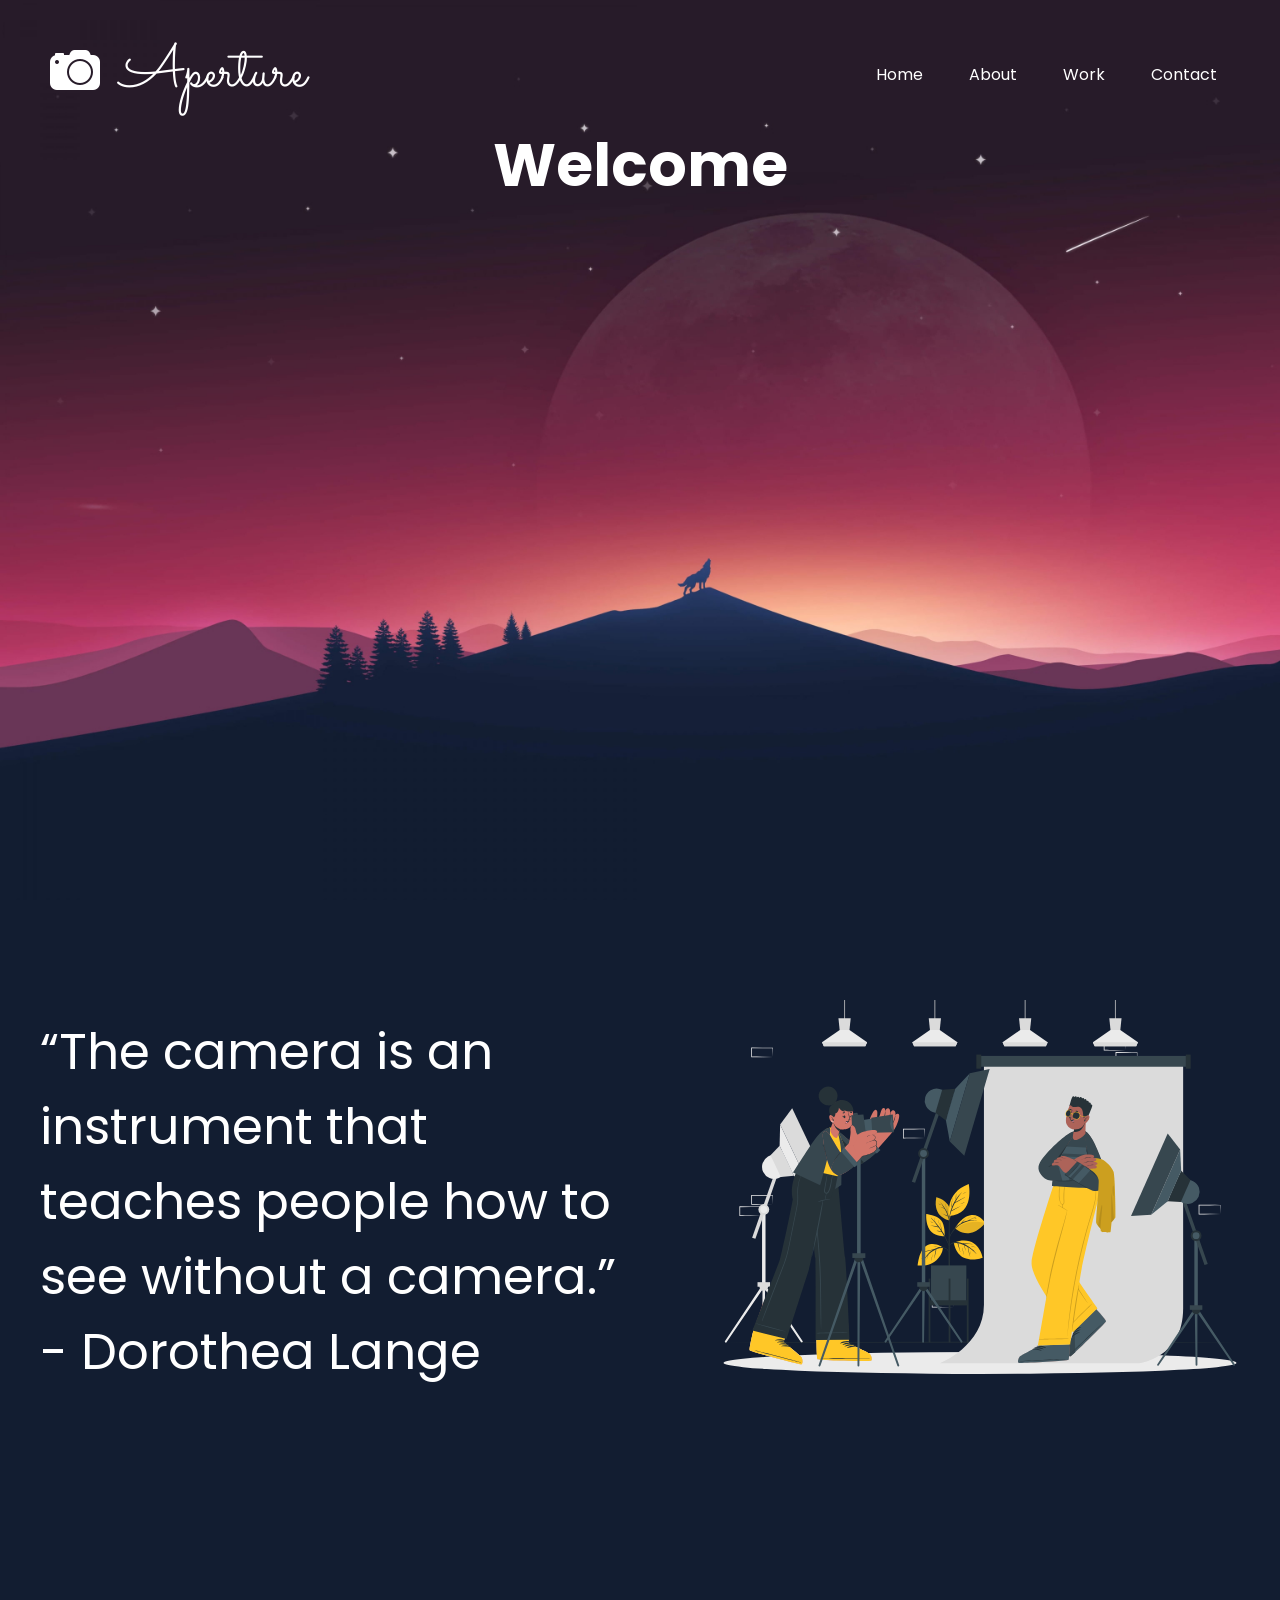
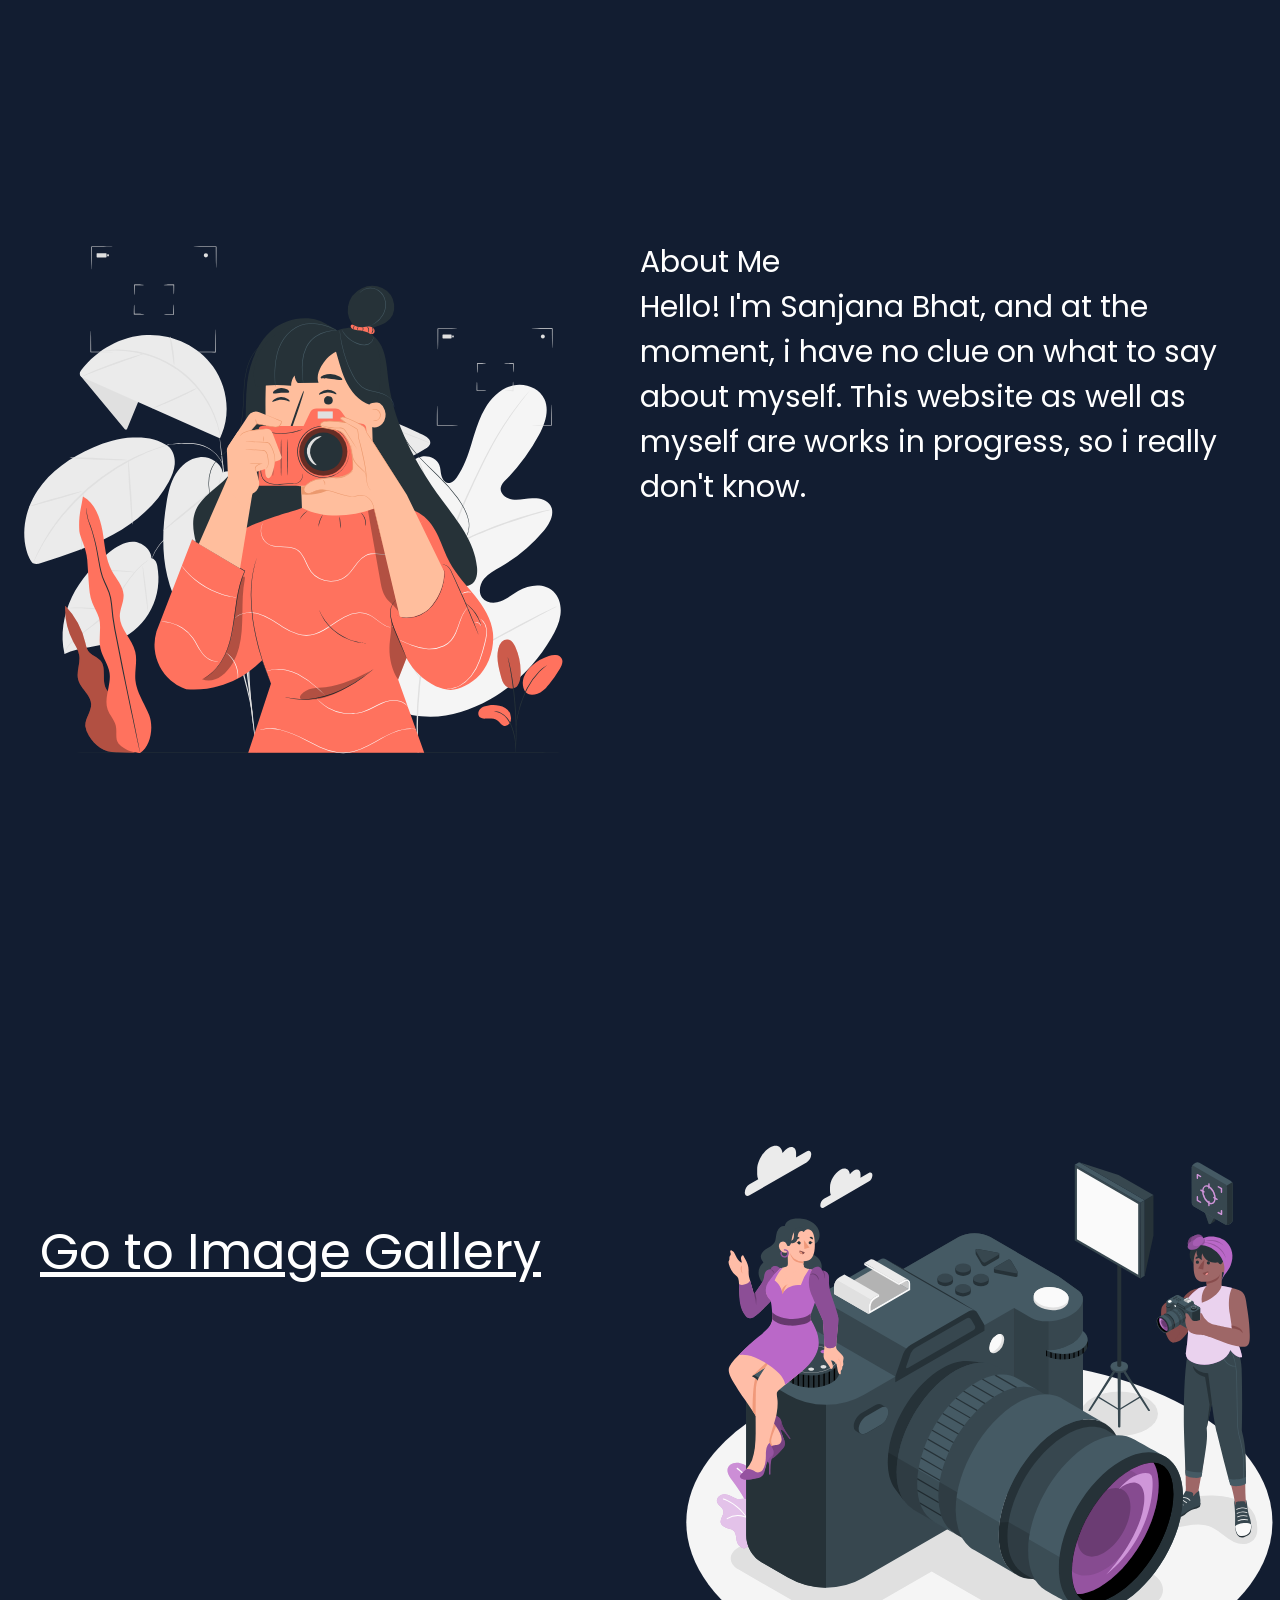
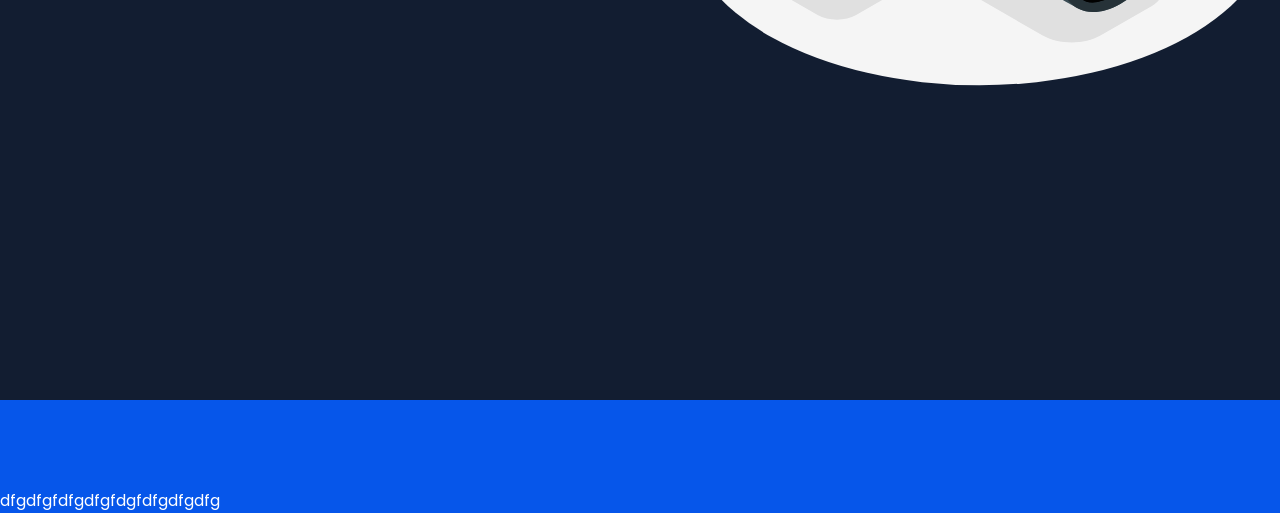
==== index.html @ 483797ff "first commit" ====
<!DOCTYPE html>
<html lang="en" >
<head>
  <meta charset="UTF-8">
  <meta name="viewport" content= "width=device-width, initial-scale=1.0">
  <title> My Portfolio </title>
  <link rel="stylesheet" href="./style.css">
  <link href="https://unpkg.com/aos@2.3.1/dist/aos.css" rel="stylesheet">
  <script src="script.js"></script>
  

</head>
<body>
    <div id="loader"></div>
    <div id="everything">
        <header>
            <div class="logopart" data-aos="fade-right">
                <a href="/" class="logo" ><img src="/images/logo.webp" alt=""></a>
                &nbsp;&nbsp;&nbsp;&nbsp;&nbsp;
                <p class="logoname" >Aperture</p>
            </div>
        <ul data-aos="fade-left">
            <li><a href="#">Home</a></li>
            <li><a href="#">About</a></li>
            <li><a href="#">Work</a></li>
            <li><a href="#">Contact</a></li>
        </ul>
    </header>
    <section class = "top" >
        <h1 data-aos="fade-down">Welcome</h1>
    </section>

    <section class = "bottom">
        
        <p class="quote" data-aos="fade-right"><br>“The camera is an instrument that teaches people how to see without a camera.”
           <br> - Dorothea Lange</p>
           <div class="illustration" data-aos="fade-left">
            <img src="./images/ills.svg" class= "blah" alt="">
           </div>
        
    </section>
    <section class = "bottom">
        <div class="illustration" data-aos="fade-left">
            <img src="./images/ills1.svg" class= "blah" alt="">
           </div>
            <p style="font-size: 30px;" class = "quote" data-aos="fade-right">
                About Me <br>
                Hello! I'm Sanjana Bhat, and at the moment, i have
                no clue on what to say about myself. This website as well as myself
                are works in progress, so i really don't know.
            </p>
    </section>
    <section class = "bottom">
        
        <a href="#" class="quote" data-aos="fade-right"><br>Go to Image Gallery</a>
           <div class="illustration" data-aos="fade-left">
            <img src="./images/ills2.svg" class= "blah" alt="">
           </div>
        
    </section>
    <footer>
        <div class="logopart" data-aos="fade-right">
            <a href="/" class="logo" ><img src="/images/logo.webp" alt=""></a>
            &nbsp;&nbsp;&nbsp;&nbsp;&nbsp;
            <p class="logoname">Aperture</p>
        </div>
        dfgdfgfdfgdfgfdgfdfgdfgdfg
    </footer>
</div>
<script src="https://unpkg.com/aos@next/dist/aos.js"></script>
  <script>
    AOS.init();
  </script>
</body>
---- style.css ----
@import url('https://fonts.googleapis.com/css2?family=Poppins:wght@300;400;500;600;700;800&display=swap');

@import url('https://fonts.googleapis.com/css2?family=Rancho&display=swap');



@import url('https://fonts.googleapis.com/css2?family=Sacramento&display=swap');



* {
    margin: 0;
    padding: 0;
    box-sizing: border-box;
    font-family: 'Poppins', sans-serif; 
    /* font-family: 'Sacramento', cursive; */
    color:white;
}
.top {
    background-size:cover;
    scroll-behavior: smooth;
    background-image: url("./images/bg.jpg");
    height: 100vh;
}
#loader{
	position: fixed;
	width: 100%;
	height: 100vh;
	background: #ffffff url('/images/loader.gif') no-repeat center;
	z-index: 999;
}

body {
    overflow-x: hidden;
    background: #fff;
    min-height: 100vh;
}   
.logopart {
    display:flex;
    justify-content: space-between;
    align-items: center;
    


}   
.logoname {
    font-family: 'Sacramento', cursive;
    font-size: 60px;
}
    

img {
    width:50px;
    height:50px;
}



header {
    
    position: absolute;
    top: 0;
    left: 0;
    animation: 0.5s alternate fadein;
    width: 100%;
    padding: 30px 50px;
    display: flex;
    justify-content: space-between;
    align-items: center;
    z-index: 100;
}
header a {
    text-decoration: none;
}
header ul {
    display :flex;
    justify-content: center;
    align-items: center;
}

header ul li {
    list-style: none;
    margin-left: 20px;
    
}

header ul li a {
    text-decoration: none;
    padding: 6px 13px;
    color: white;
}

header ul li a:hover,
header ul li a.active {
    
    color: #b71d1d;
}

h1 {
    display: flex;
    align-items: center;
    justify-content: center;
    padding: 120px;
    font-size: 60px;
    color: white;
    animation: 1s alternate fadein;
}

.bottom {
    
    display:flex;
    justify-content: space-between;
    background-color: #121d31;
    height: 100vh;
}

.quote {
    font-size: 50px;
    margin: 40px;
}
.blah {
    width: 600px;
    height: 600px;
    
}

footer {
    background-color: #0656ea;
}
  
@keyframes fade-in {
    from {
      opacity: 0;
    }
  
    to {
        opacity: 1;
    }
  }
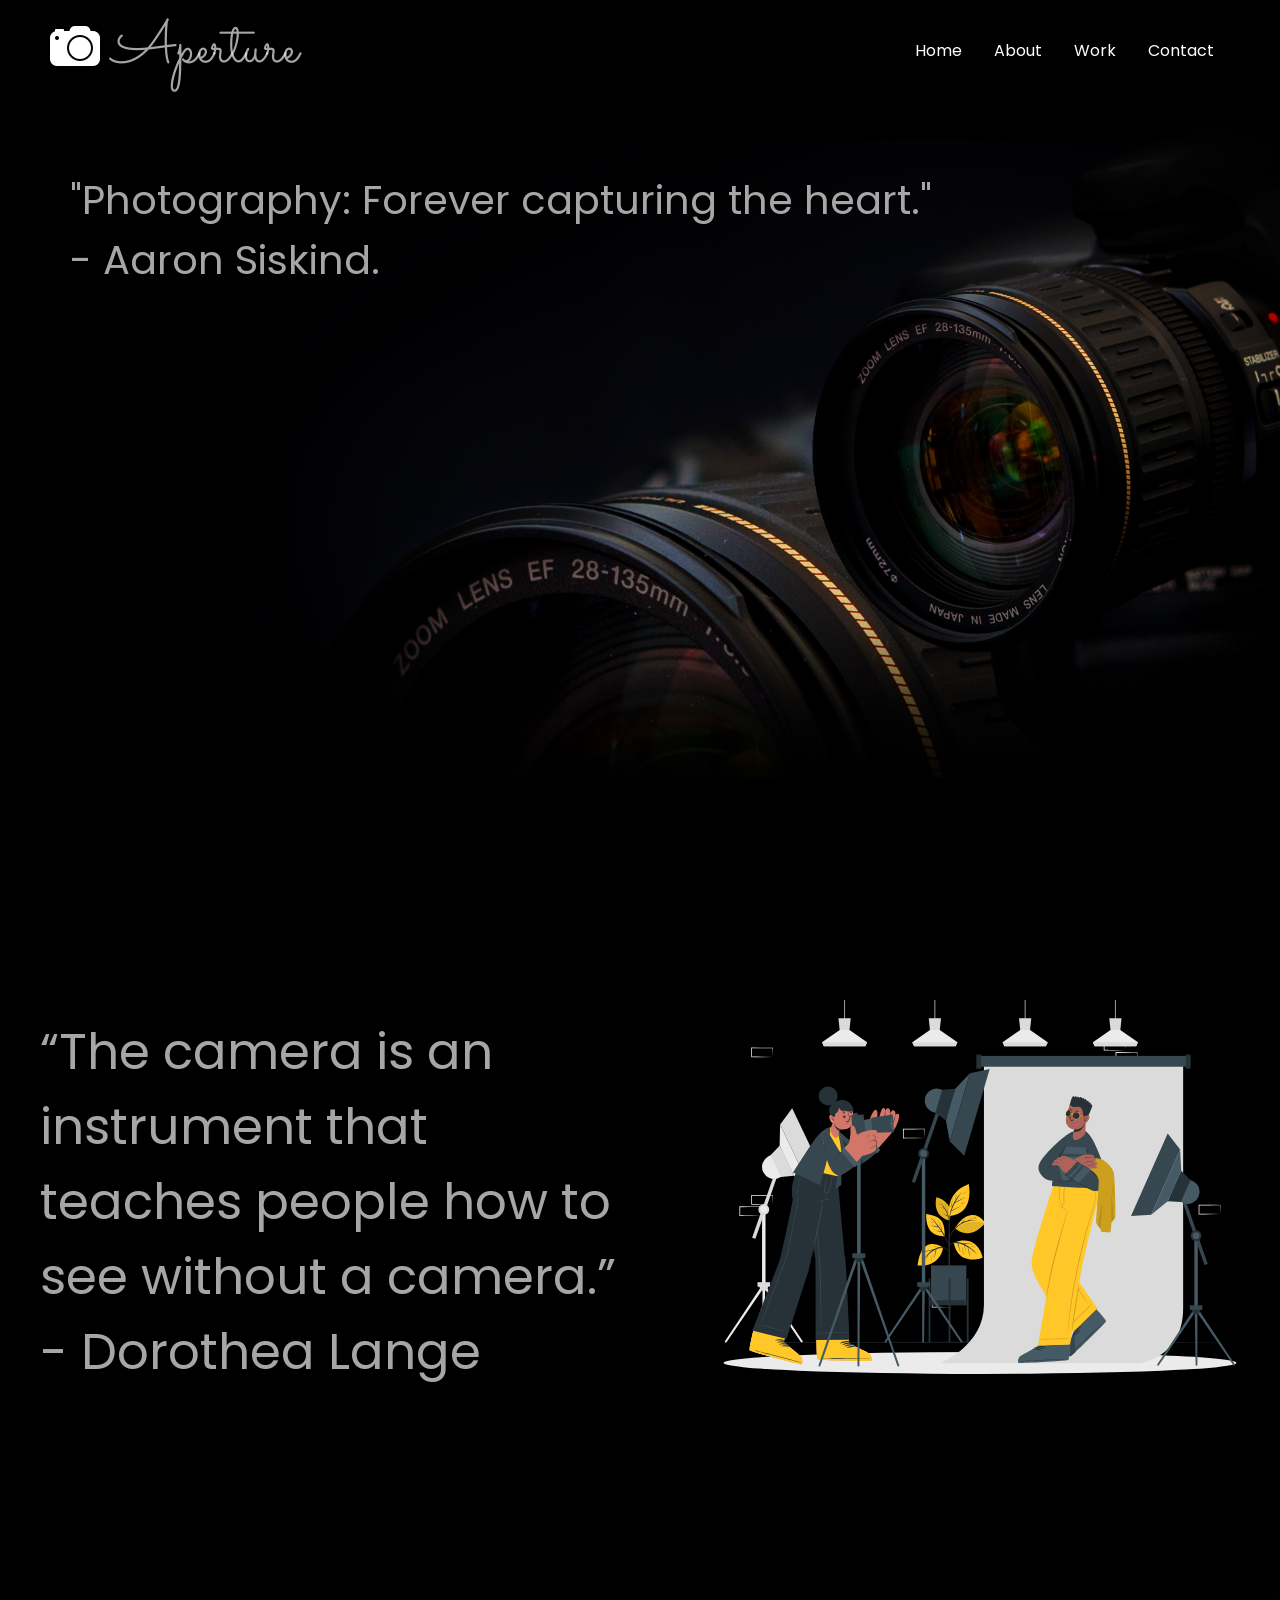
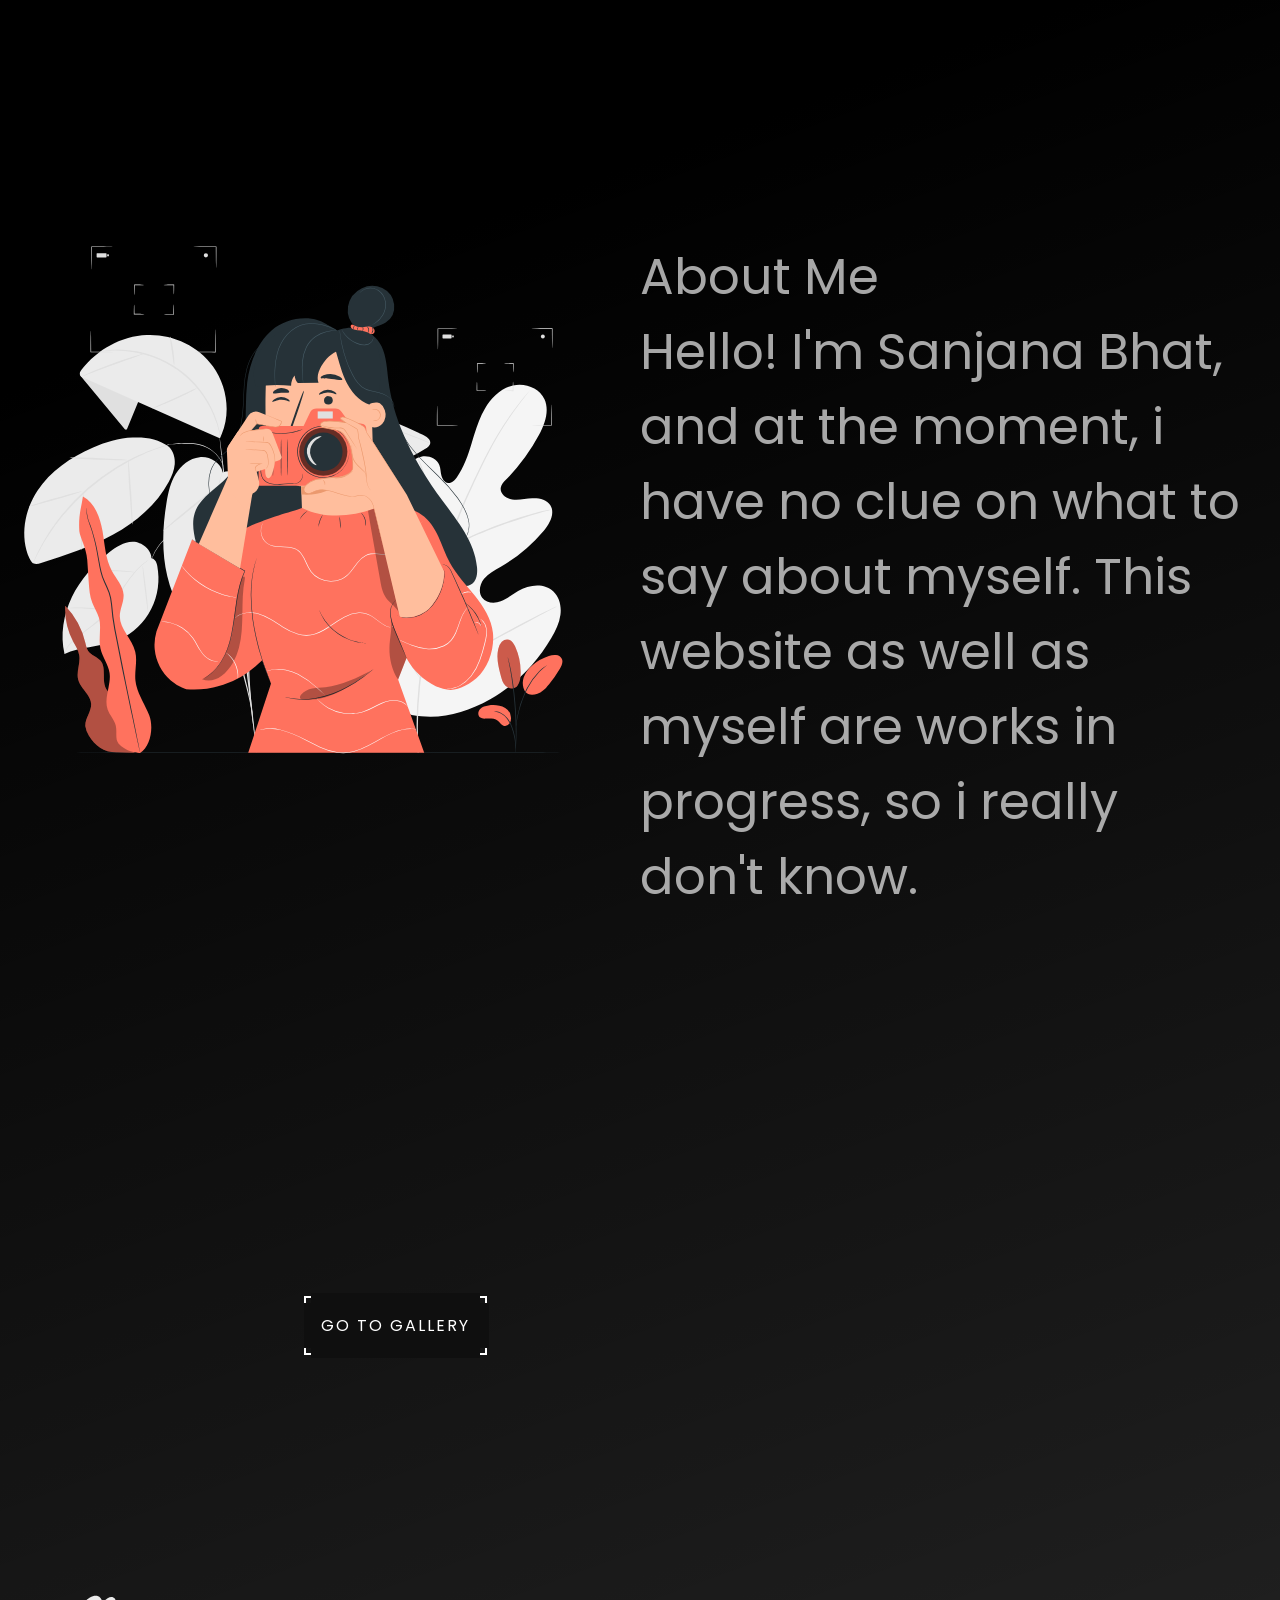
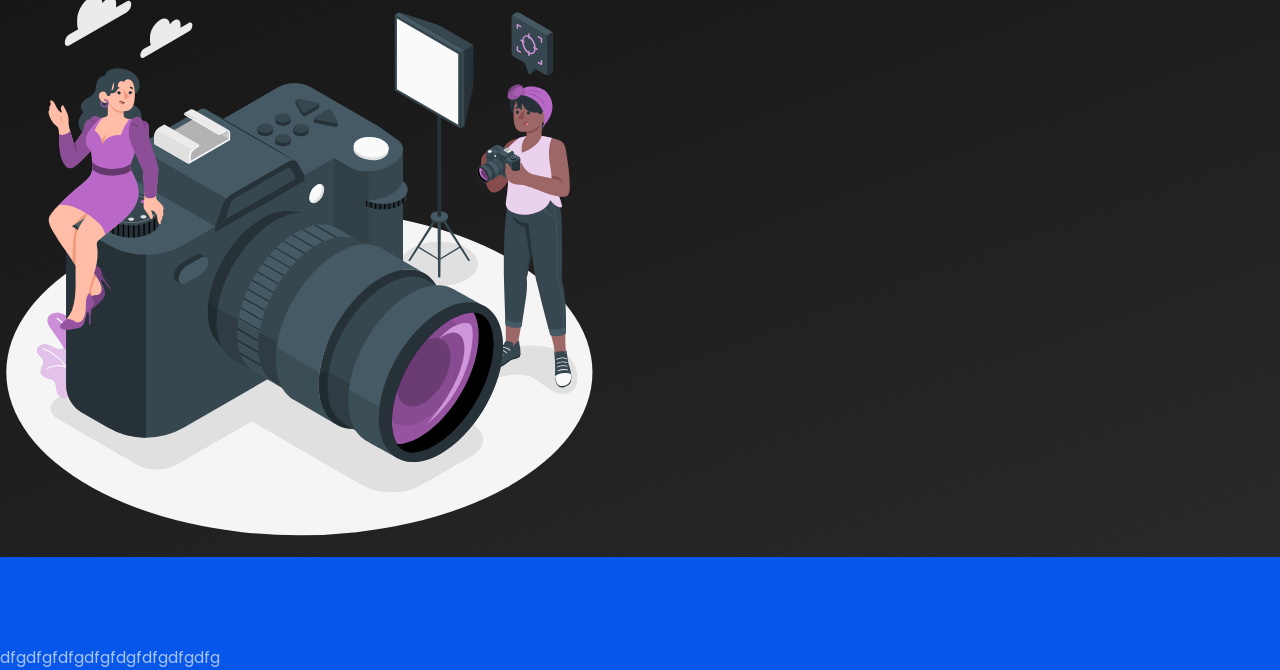
==== commit a551885d: "started working on responsiveness" ====
--- a/index.html
+++ b/index.html
@@ -6,61 +6,79 @@
   <title> My Portfolio </title>
   <link rel="stylesheet" href="./style.css">
   <link href="https://unpkg.com/aos@2.3.1/dist/aos.css" rel="stylesheet">
-  <script src="script.js"></script>
+  <script defer src="script.js"></script>
   
 
 </head>
 <body>
-    <div id="loader"></div>
+    <div id="loader"></div>     
     <div id="everything">
-        <header>
+        <div class="top">
+        <header class="navbar">
             <div class="logopart" data-aos="fade-right">
-                <a href="/" class="logo" ><img src="/images/logo.webp" alt=""></a>
-                &nbsp;&nbsp;&nbsp;&nbsp;&nbsp;
+                <a href="/" class="logo" ><img src="./public/images/logo.webp" alt="" class="logoimg"></a>
+                &nbsp;&nbsp;&nbsp;
                 <p class="logoname" >Aperture</p>
             </div>
-        <ul data-aos="fade-left">
-            <li><a href="#">Home</a></li>
-            <li><a href="#">About</a></li>
-            <li><a href="#">Work</a></li>
-            <li><a href="#">Contact</a></li>
-        </ul>
+            <a href="#" class="toggle">
+                <span class = "bar"></span>
+                <span class = "bar"></span>
+                <span class = "bar"></span>
+            </a>
+       <div class = "navbar-links">
+            <ul data-aos="fade-left">
+                <li><a href="#">Home</a></li>
+                <li><a href="#">About</a></li>
+                <li><a href="#">Work</a></li>
+                <li><a href="#">Contact</a></li>
+            </ul>
+        </div>
     </header>
-    <section class = "top" >
-        <h1 data-aos="fade-down">Welcome</h1>
+    <section class = "top1" >
+        <p data-aos="fade-down" class="first-quote">"Photography: Forever capturing the heart." <br>
+            - Aaron Siskind.</p>
     </section>
+</div>
 
     <section class = "bottom">
         
         <p class="quote" data-aos="fade-right"><br>“The camera is an instrument that teaches people how to see without a camera.”
            <br> - Dorothea Lange</p>
            <div class="illustration" data-aos="fade-left">
-            <img src="./images/ills.svg" class= "blah" alt="">
+            <img src="./public/images/ills.svg" class= "blah" alt="">
            </div>
         
     </section>
     <section class = "bottom">
         <div class="illustration" data-aos="fade-left">
-            <img src="./images/ills1.svg" class= "blah" alt="">
+            <img src="./public/images/ills1.svg" class= "blah" alt="">
            </div>
-            <p style="font-size: 30px;" class = "quote" data-aos="fade-right">
+            <p  class = "quote" data-aos="fade-right">
                 About Me <br>
                 Hello! I'm Sanjana Bhat, and at the moment, i have
                 no clue on what to say about myself. This website as well as myself
                 are works in progress, so i really don't know.
             </p>
     </section>
-    <section class = "bottom">
+    <section class = "bottom-most">
         
-        <a href="#" class="quote" data-aos="fade-right"><br>Go to Image Gallery</a>
+        
+            <!-- HTML !-->
+            <div class="btn-1">
+                
+                <a href=""><span>Go to Gallery</span></a>
+              </div>
+            
+            
+        
            <div class="illustration" data-aos="fade-left">
-            <img src="./images/ills2.svg" class= "blah" alt="">
+            <img src="./public/images/ills2.svg" class= "blah" alt="">
            </div>
         
     </section>
     <footer>
         <div class="logopart" data-aos="fade-right">
-            <a href="/" class="logo" ><img src="/images/logo.webp" alt=""></a>
+            <a href="/" class="logo" ><img src="./public/images/logo.webp" alt=""></a>
             &nbsp;&nbsp;&nbsp;&nbsp;&nbsp;
             <p class="logoname">Aperture</p>
         </div>
--- a/style.css
+++ b/style.css
@@ -14,19 +14,19 @@
     box-sizing: border-box;
     font-family: 'Poppins', sans-serif; 
     /* font-family: 'Sacramento', cursive; */
-    color:white;
+    color: #ffffffa6;
 }
 .top {
     background-size:cover;
     scroll-behavior: smooth;
-    background-image: url("./images/bg.jpg");
+    background-image: url("./public/images/bg1.jpg");
     height: 100vh;
 }
 #loader{
 	position: fixed;
 	width: 100%;
 	height: 100vh;
-	background: #ffffff url('/images/loader.gif') no-repeat center;
+	background: #ffffff url('./public/images/loader.gif') no-repeat center;
 	z-index: 999;
 }
 
@@ -58,9 +58,8 @@
 
 header {
     
-    position: absolute;
-    top: 0;
-    left: 0;
+    background-color: hsla(0, 0%, 2%, 0.911);
+    color:rgba(90, 84, 84, 0.352);
     animation: 0.5s alternate fadein;
     width: 100%;
     padding: 30px 50px;
@@ -72,19 +71,19 @@
 header a {
     text-decoration: none;
 }
-header ul {
+/* header ul {
     display :flex;
     justify-content: center;
     align-items: center;
-}
-
-header ul li {
+} */
+
+/* header ul li {
     list-style: none;
     margin-left: 20px;
     
-}
-
-header ul li a {
+} */
+
+/* header ul li a {
     text-decoration: none;
     padding: 6px 13px;
     color: white;
@@ -94,15 +93,16 @@
 header ul li a.active {
     
     color: #b71d1d;
-}
-
-h1 {
+} */
+
+.first-quote {
     display: flex;
-    align-items: center;
-    justify-content: center;
-    padding: 120px;
-    font-size: 60px;
-    color: white;
+    align-items:start;
+    justify-content: start;
+    padding: 70px;  
+    margin-left: 0px;
+    font-size: 40px;
+    color: #ffffffa6;
     animation: 1s alternate fadein;
 }
 
@@ -110,10 +110,12 @@
     
     display:flex;
     justify-content: space-between;
-    background-color: #121d31;
     height: 100vh;
 }
 
+#everything {
+  background: linear-gradient(160deg, rgba(0,0,0,1) 0%, rgba(0,0,0,1) 46%, rgba(0,0,0,0.8324579831932774) 100%);
+}
 .quote {
     font-size: 50px;
     margin: 40px;
@@ -127,6 +129,202 @@
 footer {
     background-color: #0656ea;
 }
+
+
+
+.navbar {
+  height: 100px;
+  background-color: #000000;
+}
+
+
+.navbar-links ul {
+  margin: 0;
+  padding : 0;
+  display:flex;
+
+}
+
+.navbar-links li {
+  list-style: none;
+
+}
+.navbar-links li a {
+  text-decoration: none;
+  color: white;
+  padding : 1rem;
+  display: block;
+}
+.navbar-links li:hover {
+  background-color: rgba(211, 211, 211, 0.304);
+}
+
+.toggle {
+  position: absolute;
+  top: .75rem;
+  right: 1rem;
+  display: none;
+  flex-direction: column;
+  justify-content: space-between;
+  width: 31px;
+  height: 21px;
+}
+
+.toggle .bar {
+  height: 3px;
+  width: 100%;
+  background-color: white;
+  border-radius: 10px;
+}
+
+
+
+
+.btn-1 {
+  width: 550px;
+  height: 450px;
+  display: flex;
+  justify-content: center;
+  align-items: center;
+  flex-direction: column;
+  margin-left: 120px;
+}
+
+.btn-1 a {
+  text-decoration: none;
+  border: 2px solid #ffffff;
+  padding: 15px;
+  color: #756666;
+  text-transform: uppercase;
+  letter-spacing: 2px;
+  position: relative;
+  display: inline-block;
+}
+
+span {
+  position: relative;
+  z-index: 3;
+  color: #ffffff;
+}
+
+.btn-1 a::before {
+  content: "";
+  position: absolute;
+  top: 5px;
+  left: -2px;
+  width: calc(100% + 6px);
+  /*100% plus double the times left values*/
+  height: calc(100% - 10px);
+  background-color: #0f0f0f;
+  transition: all 0.5s ease-in-out;
+  transform: scaleY(1);
+}
+
+.btn-1 a:hover::before {
+  transform: scaleY(0);
+}
+
+.btn-1 a::after {
+  content: "";
+  position: absolute;
+  left: 5px;
+  top: -5px;
+  width: calc(100% - 10px);
+  /*100% plus double the times left values*/
+  height: calc(100% + 10px);
+  background-color: #0f0f0f;
+  transition: all 0.5s ease-in-out;
+  transform: scaleX(1);
+}
+/* Created by http://grohit.com/  */
+
+.btn-1 a:hover::after {
+  transform: scaleX(0);
+}
+
+
+
+
+@media screen and (max-width: 800px) {
+  .top{
+    background-image: url("./public/images/bgphone.jpg");
+  }
+   .toggle {
+    display :flex;
+    
+   }
+
+   .navbar-links {
+    display : none;
+    width: 100%;
+   }
+
+   .navbar {
+    flex-direction: column;
+    
+    align-items: flex-start;
+    
+   }
+   .navbar-links ul {
+    width : 100%;
+    flex-direction: column;
+    background-color: #1a1919;
+    z-index: 99;
+   }
+   .navbar-links li {
+    text-align: center;
+   }
+
+   .navbar-links.active {
+    display: flex;
+   }
+
+   .logoimg {
+    padding-left: 5px;
+    width: 70%;
+    height: 70%;
+   }
+   .logopart .logoname {
+    font-size: 30px;
+
+   }
+   .logopart {
+    margin-left: 5px;
+   }
+
+   .first-quote {
+    font-size: 20px;
+    padding-top: 2px;
+    padding-left: 10px;
+   }
+
+   .quote {
+    font-size: 20px;
+    padding-top: 1px;
+   }
+   .bottom {
+    display: block;
+    
+   }
+   .bottom-most {
+    display: flex;
+    flex-direction: column;
+    flex-wrap: wrap;
+    
+   }
+
+   .blah {
+    width:200px;
+    height:200px;
+    
+   }
+   .btn-1 {
+    
+   }
+
+   
+}
+
   
 @keyframes fade-in {
     from {
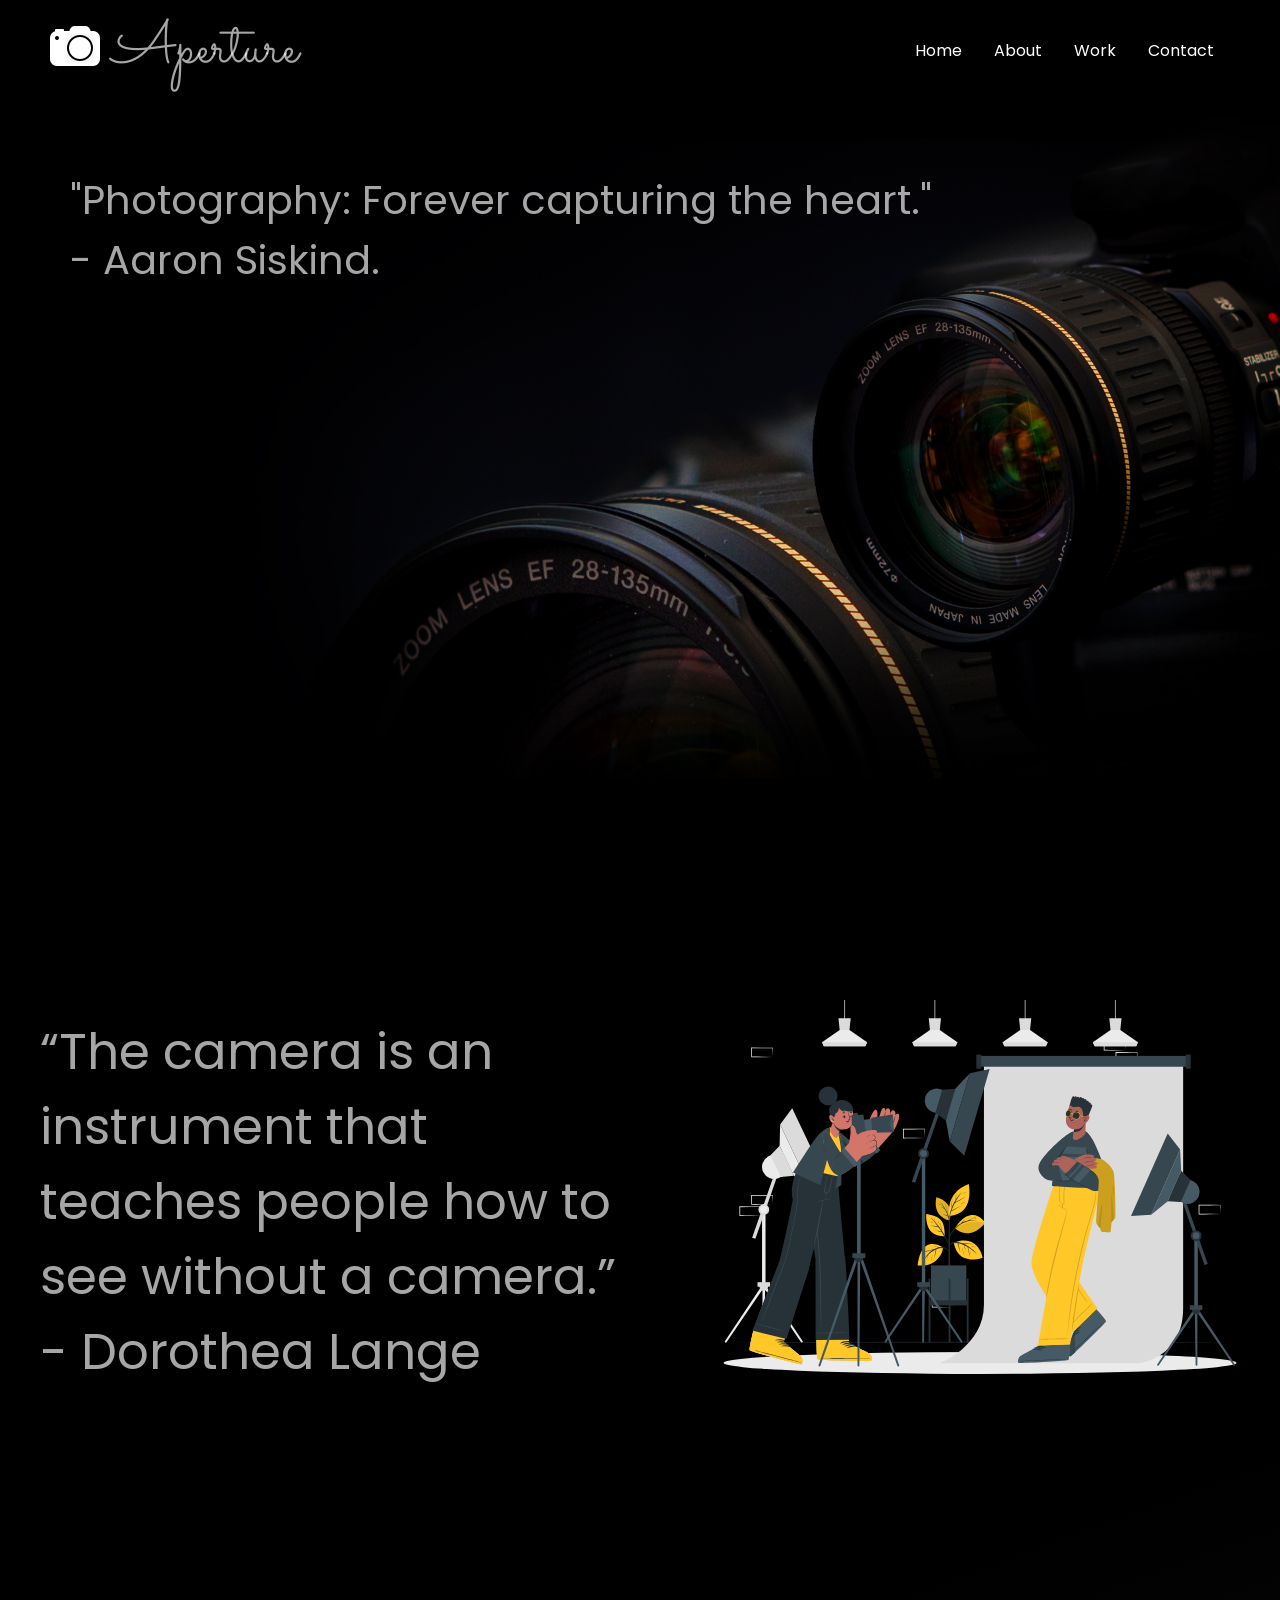
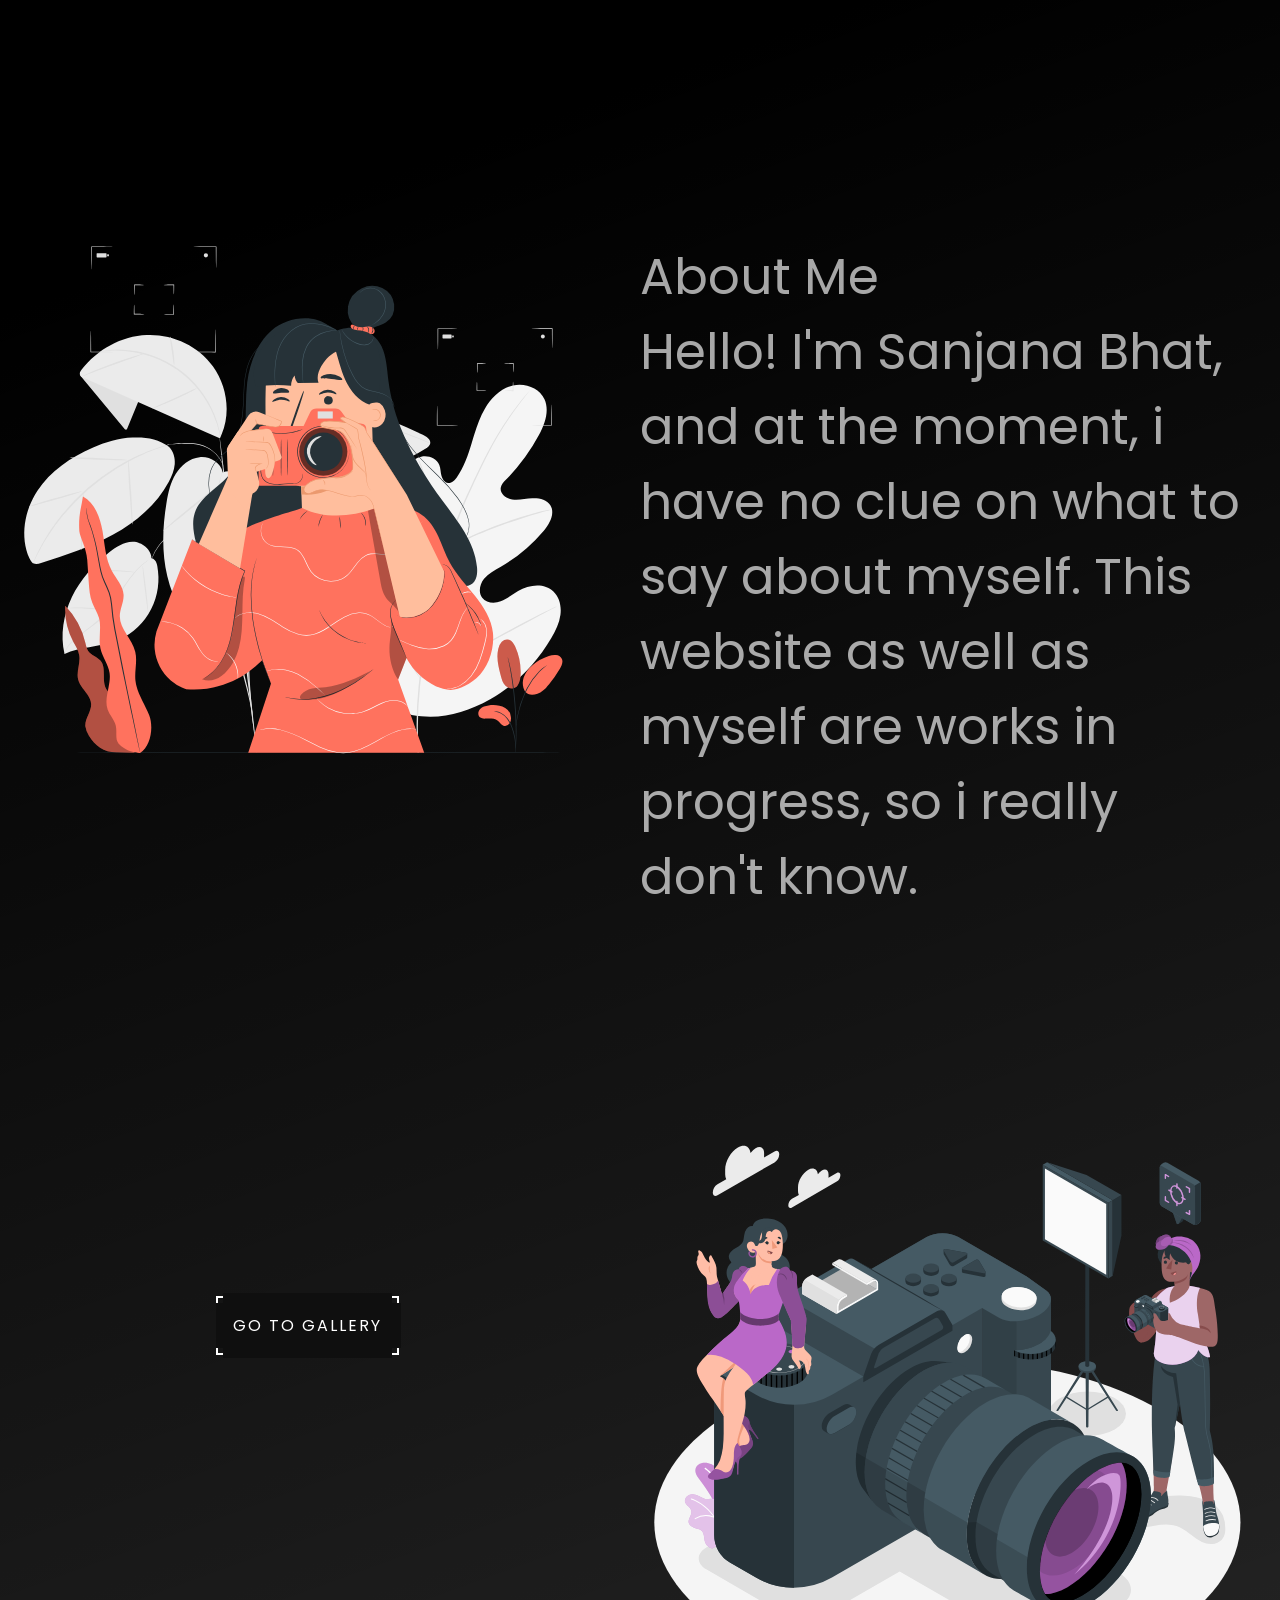
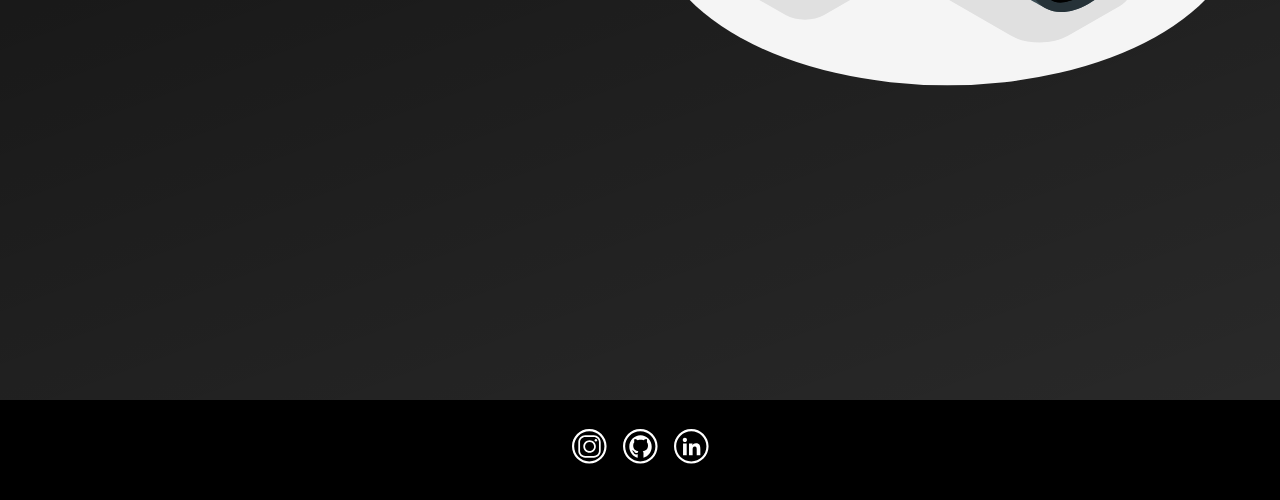
==== commit 71ea24ca: "a bit more fixes" ====
--- a/index.html
+++ b/index.html
@@ -7,7 +7,7 @@
   <link rel="stylesheet" href="./style.css">
   <link href="https://unpkg.com/aos@2.3.1/dist/aos.css" rel="stylesheet">
   <script defer src="script.js"></script>
-  
+  <link href="https://maxcdn.bootstrapcdn.com/font-awesome/4.7.0/css/font-awesome.min.css" rel="stylesheet" integrity="sha384-wvfXpqpZZVQGK6TAh5PVlGOfQNHSoD2xbE+QkPxCAFlNEevoEH3Sl0sibVcOQVnN" crossorigin="anonymous">
 
 </head>
 <body>
@@ -60,11 +60,11 @@
                 are works in progress, so i really don't know.
             </p>
     </section>
-    <section class = "bottom-most">
+    <section class = "bottom">
         
         
             <!-- HTML !-->
-            <div class="btn-1">
+            <div class="btn-1" data-aos="fade-left">
                 
                 <a href=""><span>Go to Gallery</span></a>
               </div>
@@ -76,14 +76,20 @@
            </div>
         
     </section>
-    <footer>
-        <div class="logopart" data-aos="fade-right">
-            <a href="/" class="logo" ><img src="./public/images/logo.webp" alt=""></a>
-            &nbsp;&nbsp;&nbsp;&nbsp;&nbsp;
-            <p class="logoname">Aperture</p>
-        </div>
-        dfgdfgfdfgdfgfdgfdfgdfgdfg
-    </footer>
+     <footer>
+        <div class="icon-group">
+        <a href="https://www.instagram.com/sanjana_bhat02/"><img src="./public/images/icons/insta.svg" alt="" class="icons"></a>
+        <a href="https://github.com/sanju2728"><img src="./public/images/icons/github.svg" alt="" class="icons"></a>
+        <a href="https://www.linkedin.com/in/sanjana-bhat-881950178/"><img src="./public/images/icons/linkedin.svg" alt="" class="icons"></a>
+    </div>
+    </footer> 
+    
+    
+    
+
+
+
+
 </div>
 <script src="https://unpkg.com/aos@next/dist/aos.js"></script>
   <script>
--- a/style.css
+++ b/style.css
@@ -1,27 +1,8 @@
 @import url('https://fonts.googleapis.com/css2?family=Poppins:wght@300;400;500;600;700;800&display=swap');
-
 @import url('https://fonts.googleapis.com/css2?family=Rancho&display=swap');
-
-
-
 @import url('https://fonts.googleapis.com/css2?family=Sacramento&display=swap');
 
-
-
-* {
-    margin: 0;
-    padding: 0;
-    box-sizing: border-box;
-    font-family: 'Poppins', sans-serif; 
-    /* font-family: 'Sacramento', cursive; */
-    color: #ffffffa6;
-}
-.top {
-    background-size:cover;
-    scroll-behavior: smooth;
-    background-image: url("./public/images/bg1.jpg");
-    height: 100vh;
-}
+/*pre-loader*/
 #loader{
 	position: fixed;
 	width: 100%;
@@ -30,19 +11,36 @@
 	z-index: 999;
 }
 
+/* main */
+* {
+    margin: 0;
+    padding: 0;
+    box-sizing: border-box;
+    font-family: 'Poppins', sans-serif; 
+    color: #ffffffa6;
+}
+
 body {
-    overflow-x: hidden;
-    background: #fff;
-    min-height: 100vh;
+  overflow-x: hidden;
+  background: #fff;
+  min-height: 100vh;
 }   
+
+.top {
+    background-size:cover;
+    scroll-behavior: smooth;
+    background-image: url("./public/images/bg1.jpg");
+    height: 100vh;
+}
+
+
+
 .logopart {
     display:flex;
     justify-content: space-between;
     align-items: center;
-    
-
-
 }   
+
 .logoname {
     font-family: 'Sacramento', cursive;
     font-size: 60px;
@@ -71,29 +69,54 @@
 header a {
     text-decoration: none;
 }
-/* header ul {
-    display :flex;
-    justify-content: center;
-    align-items: center;
-} */
-
-/* header ul li {
-    list-style: none;
-    margin-left: 20px;
-    
-} */
-
-/* header ul li a {
-    text-decoration: none;
-    padding: 6px 13px;
-    color: white;
-}
-
-header ul li a:hover,
-header ul li a.active {
-    
-    color: #b71d1d;
-} */
+
+.navbar {
+  height: 100px;
+  background-color: #000000;
+}
+
+
+.navbar-links ul {
+  margin: 0;
+  padding : 0;
+  display: flex;
+
+}
+
+.navbar-links li {
+  list-style: none;
+
+}
+.navbar-links li a {
+  text-decoration: none;
+  color: white;
+  padding : 1rem;
+  display: block;
+}
+.navbar-links li:hover {
+  background-color: rgba(211, 211, 211, 0.304);
+}
+
+.toggle {
+  position: absolute;
+  top: .75rem;
+  right: 1rem;
+  display: none;
+  flex-direction: column;
+  justify-content: space-between;
+  width: 31px;
+  height: 21px;
+}
+
+.toggle .bar {
+  height: 3px;
+  width: 100%;
+  background-color: white;
+  border-radius: 10px;
+}
+
+
+
 
 .first-quote {
     display: flex;
@@ -109,7 +132,7 @@
 .bottom {
     
     display:flex;
-    justify-content: space-between;
+    justify-content: space-around;
     height: 100vh;
 }
 
@@ -126,60 +149,9 @@
     
 }
 
-footer {
-    background-color: #0656ea;
-}
-
-
-
-.navbar {
-  height: 100px;
-  background-color: #000000;
-}
-
-
-.navbar-links ul {
-  margin: 0;
-  padding : 0;
-  display:flex;
-
-}
-
-.navbar-links li {
-  list-style: none;
-
-}
-.navbar-links li a {
-  text-decoration: none;
-  color: white;
-  padding : 1rem;
-  display: block;
-}
-.navbar-links li:hover {
-  background-color: rgba(211, 211, 211, 0.304);
-}
-
-.toggle {
-  position: absolute;
-  top: .75rem;
-  right: 1rem;
-  display: none;
-  flex-direction: column;
-  justify-content: space-between;
-  width: 31px;
-  height: 21px;
-}
-
-.toggle .bar {
-  height: 3px;
-  width: 100%;
-  background-color: white;
-  border-radius: 10px;
-}
-
-
-
-
+
+
+/* button */
 .btn-1 {
   width: 550px;
   height: 450px;
@@ -187,7 +159,7 @@
   justify-content: center;
   align-items: center;
   flex-direction: column;
-  margin-left: 120px;
+  /* margin-left: 120px; */
 }
 
 .btn-1 a {
@@ -242,10 +214,29 @@
   transform: scaleX(0);
 }
 
-
-
-
-@media screen and (max-width: 800px) {
+.icon-group {
+  display: flex;
+  width:50%;
+  align-items: center;
+  justify-content: center;
+} 
+footer {
+  background-color: #000000;
+  display: flex;
+  justify-content: center;
+  align-items: center;
+  height: 100px;
+  
+}
+.icons {
+  width: 35px;
+  height: 35px;
+  margin: 8px;
+}
+
+
+
+@media screen and (max-width: 768px) {
   .top{
     background-image: url("./public/images/bgphone.jpg");
   }
@@ -302,30 +293,37 @@
     font-size: 20px;
     padding-top: 1px;
    }
-   .bottom {
-    display: block;
-    
-   }
-   .bottom-most {
-    display: flex;
-    flex-direction: column;
-    flex-wrap: wrap;
-    
-   }
+   
+   
 
    .blah {
     width:200px;
     height:200px;
     
    }
-   .btn-1 {
-    
-   }
-
+   .bottom {
+    flex-direction: column;
+    /* flex-shrink: 1; */
+    align-items: center;
+   }
    
 }
 
   
+
+
+
+
+
+
+
+
+
+
+
+
+
+
 @keyframes fade-in {
     from {
       opacity: 0;
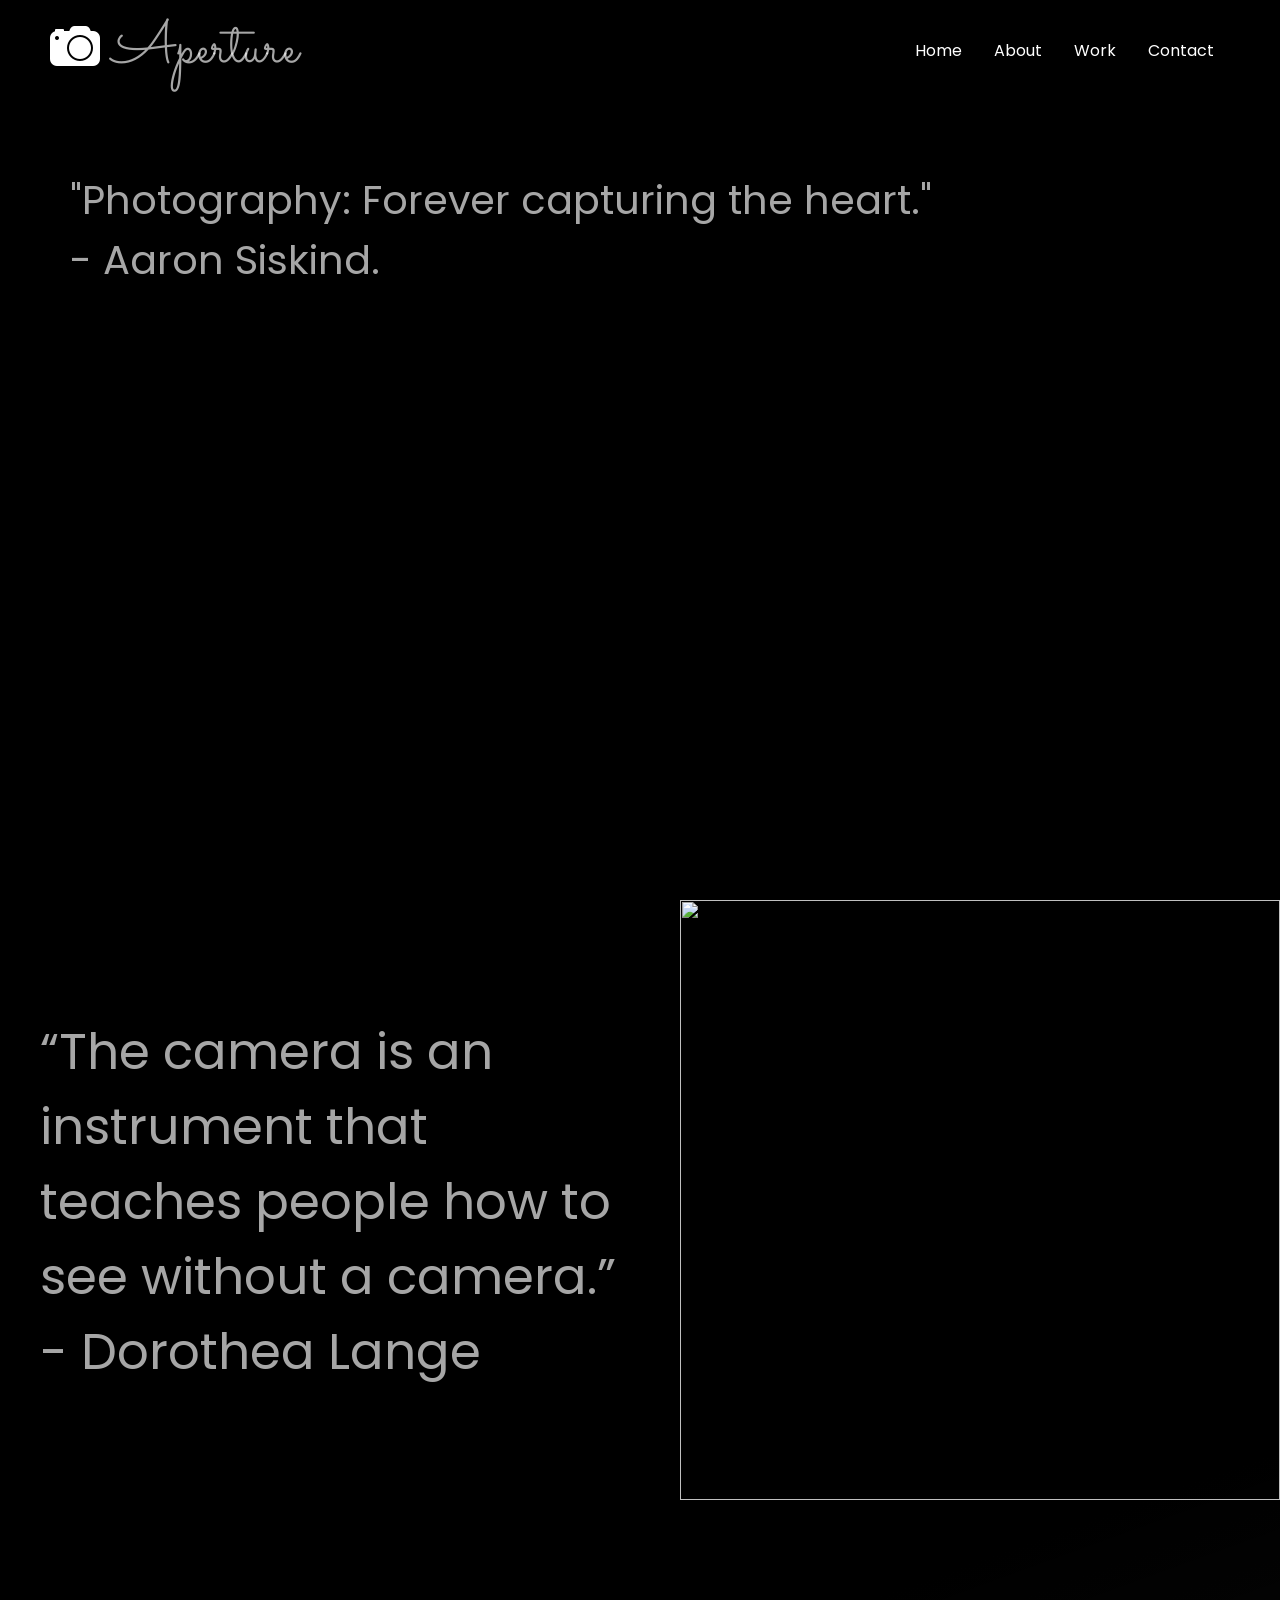
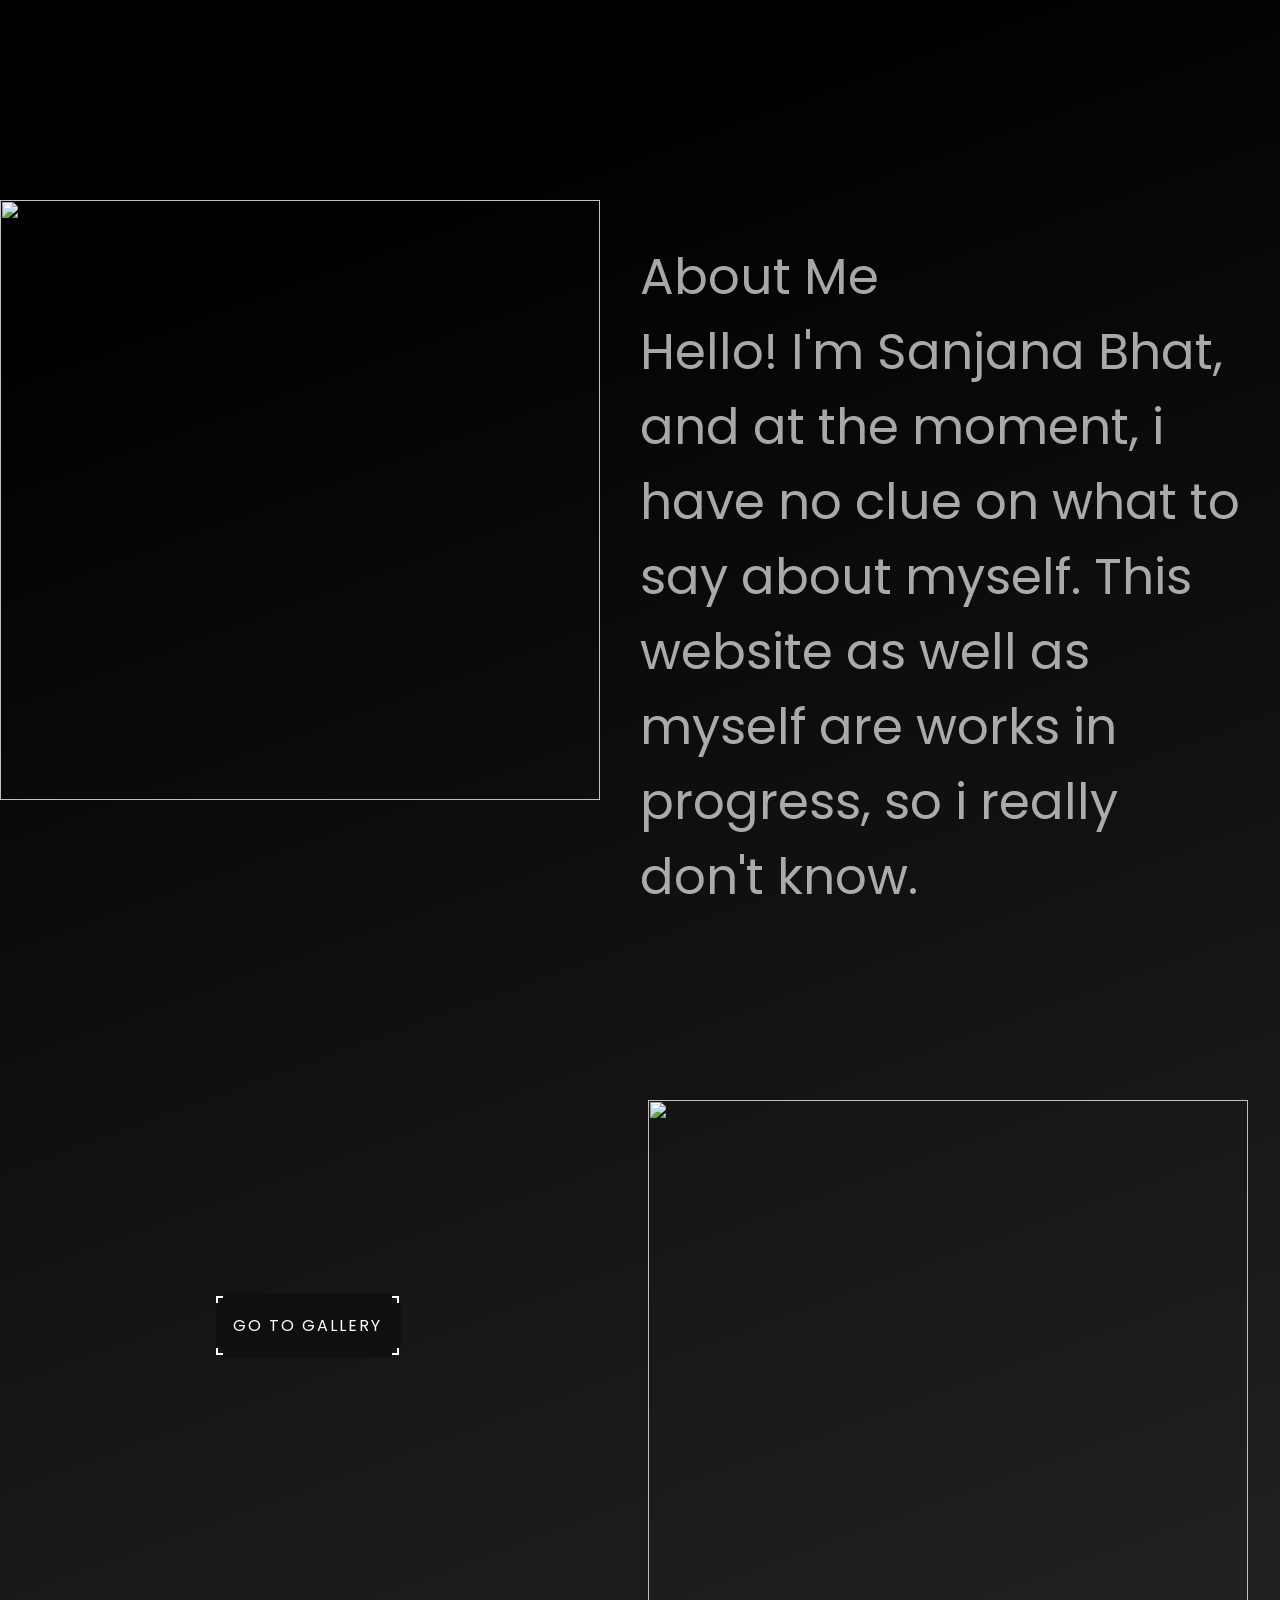
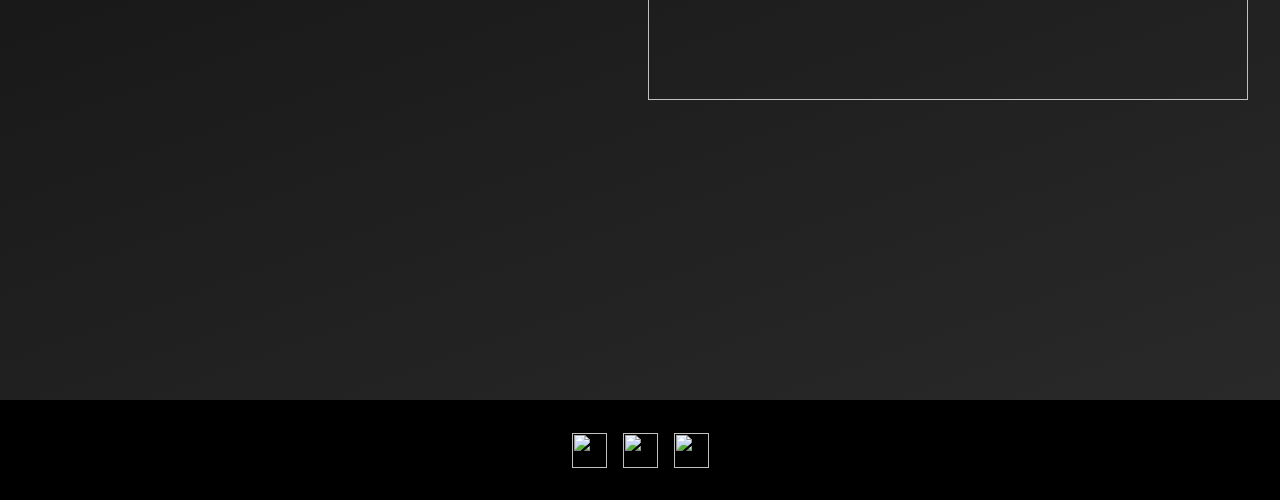
==== commit 904481e7: "i need a break" ====
--- a/index.html
+++ b/index.html
@@ -45,13 +45,13 @@
         <p class="quote" data-aos="fade-right"><br>“The camera is an instrument that teaches people how to see without a camera.”
            <br> - Dorothea Lange</p>
            <div class="illustration" data-aos="fade-left">
-            <img src="./public/images/ills.svg" class= "blah" alt="">
+            <img src="https://cdn.statically.io/gh/sanju2728/assets/main/illustrations/ills.svg" class= "blah" alt="">
            </div>
         
     </section>
     <section class = "bottom">
         <div class="illustration" data-aos="fade-left">
-            <img src="./public/images/ills1.svg" class= "blah" alt="">
+            <img src="https://cdn.statically.io/gh/sanju2728/assets/main/illustrations/ills1.svg" class= "blah" alt="">
            </div>
             <p  class = "quote" data-aos="fade-right">
                 About Me <br>
@@ -66,21 +66,21 @@
             <!-- HTML !-->
             <div class="btn-1" data-aos="fade-left">
                 
-                <a href=""><span>Go to Gallery</span></a>
+                <a href="gallery.html"><span>Go to Gallery</span></a>
               </div>
             
             
         
            <div class="illustration" data-aos="fade-left">
-            <img src="./public/images/ills2.svg" class= "blah" alt="">
+            <img src="https://cdn.statically.io/gh/sanju2728/assets/main/illustrations/ills2.svg" class= "blah" alt="">
            </div>
         
     </section>
      <footer>
         <div class="icon-group">
-        <a href="https://www.instagram.com/sanjana_bhat02/"><img src="./public/images/icons/insta.svg" alt="" class="icons"></a>
-        <a href="https://github.com/sanju2728"><img src="./public/images/icons/github.svg" alt="" class="icons"></a>
-        <a href="https://www.linkedin.com/in/sanjana-bhat-881950178/"><img src="./public/images/icons/linkedin.svg" alt="" class="icons"></a>
+        <a href="https://www.instagram.com/sanjana_bhat02/"><img src="https://cdn.statically.io/gh/sanju2728/assets/main/icons/insta.svg" alt="" class="icons"></a>
+        <a href="https://github.com/sanju2728"><img src="https://cdn.statically.io/gh/sanju2728/assets/main/icons/github.svg" alt="" class="icons"></a>
+        <a href="https://www.linkedin.com/in/sanjana-bhat-881950178/"><img src="https://cdn.statically.io/gh/sanju2728/assets/main/icons/linkedin.svg" alt="" class="icons"></a>
     </div>
     </footer> 
     
--- a/style.css
+++ b/style.css
@@ -7,7 +7,7 @@
 	position: fixed;
 	width: 100%;
 	height: 100vh;
-	background: #ffffff url('./public/images/loader.gif') no-repeat center;
+	background: #ffffff url('https://cdn.statically.io/gh/sanju2728/assets/main/illustrations/loader.gif') no-repeat center;
 	z-index: 999;
 }
 
@@ -22,6 +22,7 @@
 
 body {
   overflow-x: hidden;
+  
   background: #fff;
   min-height: 100vh;
 }   
@@ -29,7 +30,7 @@
 .top {
     background-size:cover;
     scroll-behavior: smooth;
-    background-image: url("./public/images/bg1.jpg");
+    background-image: url("https://cdn.statically.io/gh/sanju2728/assets/main/illustrations/bg1.webp");
     height: 100vh;
 }
 
@@ -238,7 +239,7 @@
 
 @media screen and (max-width: 768px) {
   .top{
-    background-image: url("./public/images/bgphone.jpg");
+    background-image: url("https://cdn.statically.io/gh/sanju2728/assets/main/illustrations/bgphone.webp");
   }
    .toggle {
     display :flex;
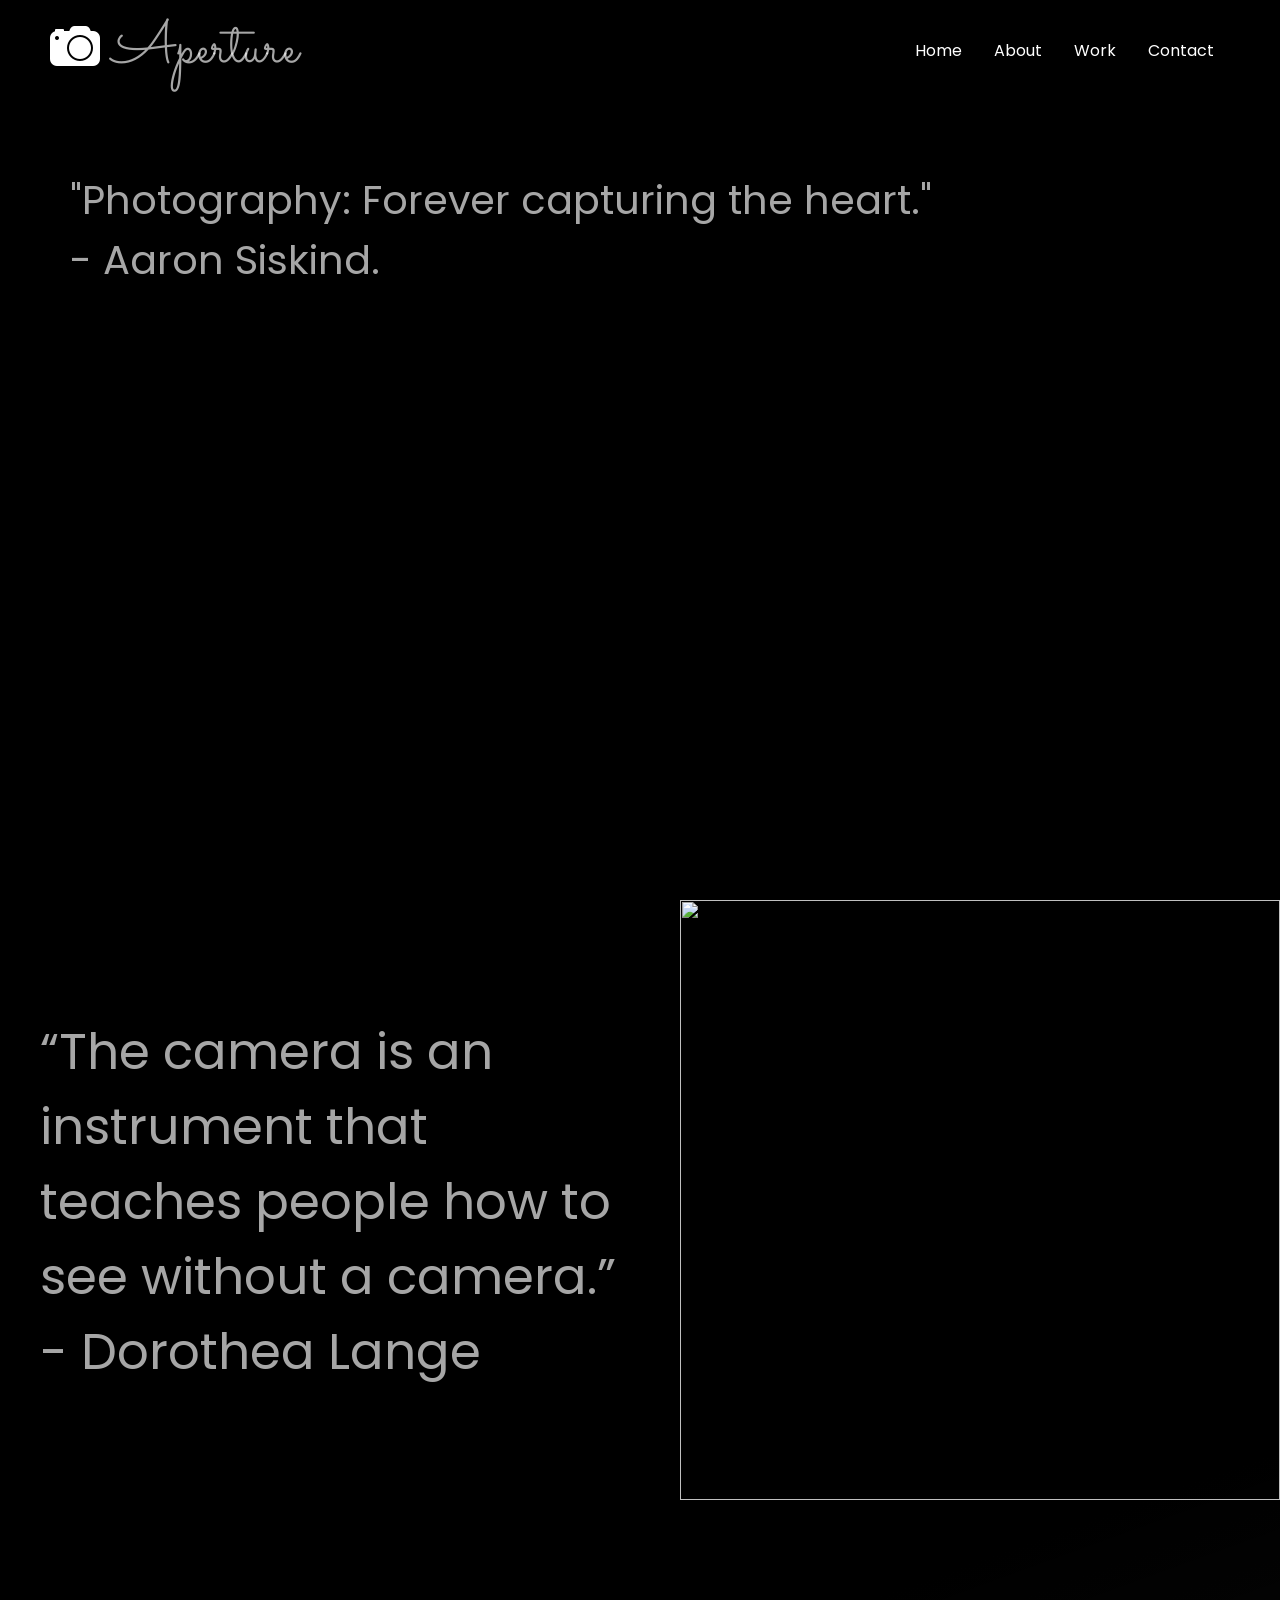
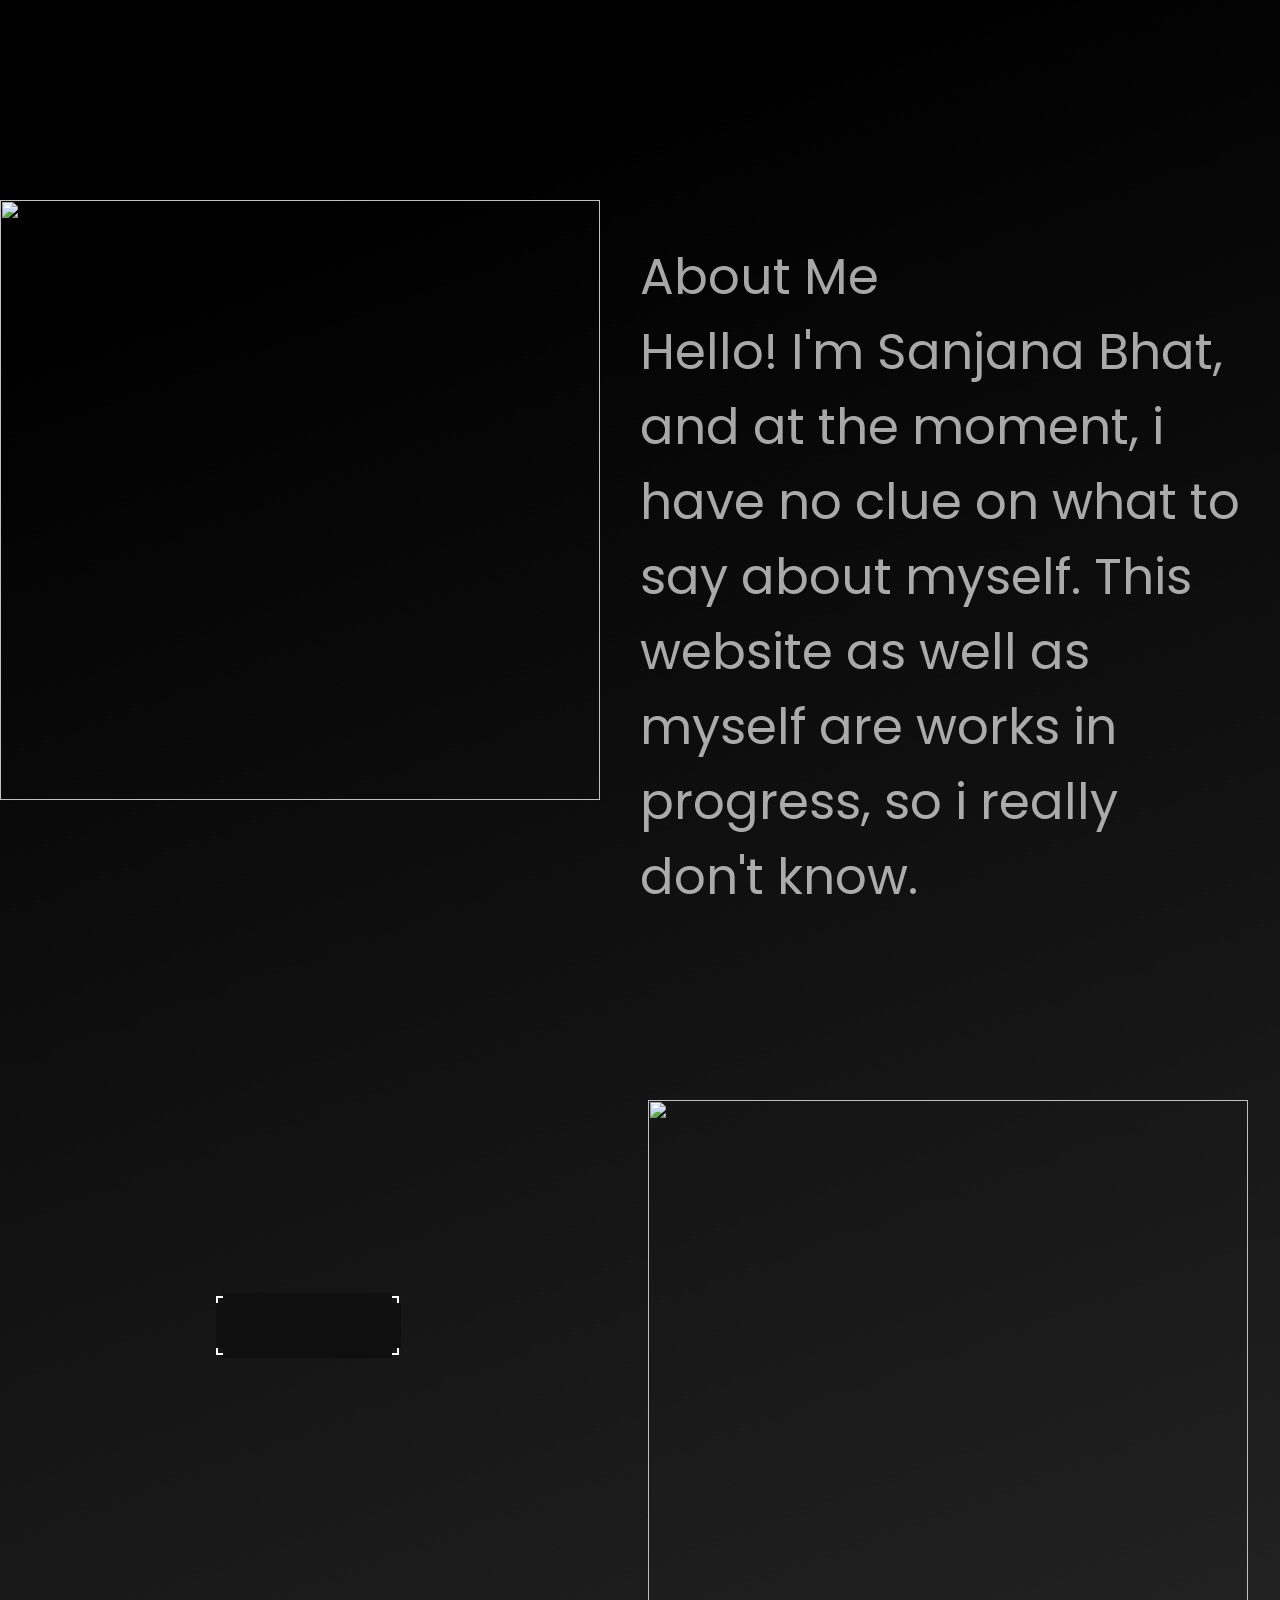
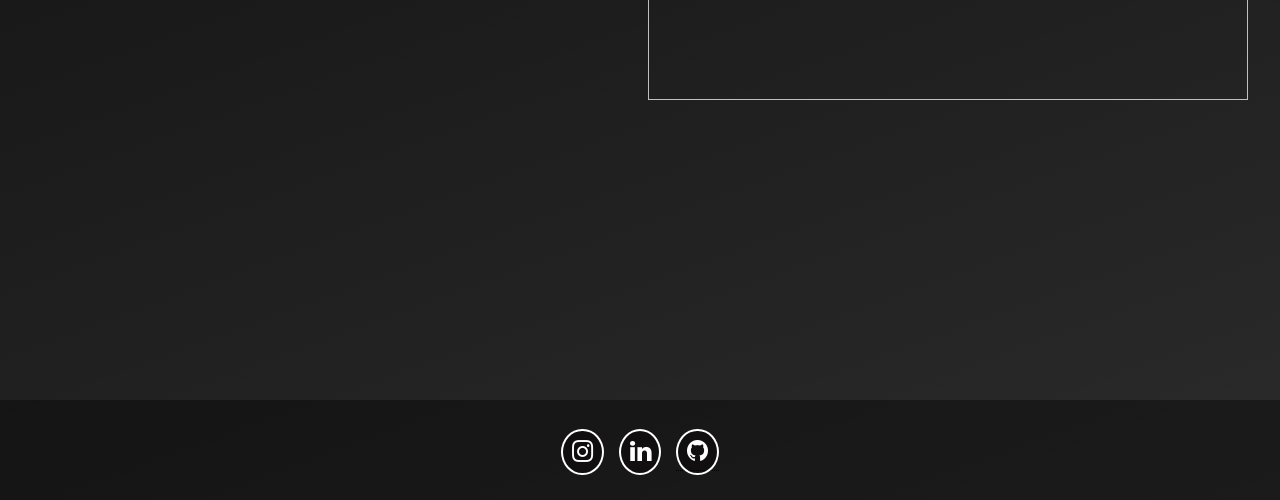
==== commit 15416e63: "added hover effect for icons" ====
--- a/index.html
+++ b/index.html
@@ -4,11 +4,11 @@
   <meta charset="UTF-8">
   <meta name="viewport" content= "width=device-width, initial-scale=1.0">
   <title> My Portfolio </title>
-  <link rel="stylesheet" href="./style.css">
+  
   <link href="https://unpkg.com/aos@2.3.1/dist/aos.css" rel="stylesheet">
   <script defer src="script.js"></script>
-  <link href="https://maxcdn.bootstrapcdn.com/font-awesome/4.7.0/css/font-awesome.min.css" rel="stylesheet" integrity="sha384-wvfXpqpZZVQGK6TAh5PVlGOfQNHSoD2xbE+QkPxCAFlNEevoEH3Sl0sibVcOQVnN" crossorigin="anonymous">
-
+  <link rel="stylesheet" href="https://cdnjs.cloudflare.com/ajax/libs/font-awesome/4.7.0/css/font-awesome.min.css">
+  <link rel="stylesheet" href="./style.css">
 </head>
 <body>
     <div id="loader"></div>     
@@ -77,10 +77,37 @@
         
     </section>
      <footer>
-        <div class="icon-group">
+        <!-- <div class="icon-group">
         <a href="https://www.instagram.com/sanjana_bhat02/"><img src="https://cdn.statically.io/gh/sanju2728/assets/main/icons/insta.svg" alt="" class="icons"></a>
         <a href="https://github.com/sanju2728"><img src="https://cdn.statically.io/gh/sanju2728/assets/main/icons/github.svg" alt="" class="icons"></a>
         <a href="https://www.linkedin.com/in/sanjana-bhat-881950178/"><img src="https://cdn.statically.io/gh/sanju2728/assets/main/icons/linkedin.svg" alt="" class="icons"></a>
+    </div> -->
+    <div class="icon-group">
+        <span class="fa-stack fa-lg">
+        <a href="https://www.instagram.com/sanjana_bhat02/" class="link">
+            
+            <i class="fa fa-stack-2x"></i>
+            <i class="fa fa-instagram fa-stack-1x"></i>
+        
+        </a>
+    </span>
+
+    <span class="fa-stack fa-lg">
+        <a href="https://www.linkedin.com/in/sanjana-bhat-881950178/" class="link">
+            
+            <i class="fa fa-stack-2x"></i>
+            <i class="fa fa-linkedin fa-stack-1x"></i>
+        
+        </a>
+    </span>
+    <span class="fa-stack fa-lg tooltip">
+        <a href="https://github.com/sanju2728" class="link">
+            
+            <i class="fa fa-stack-2x"></i>
+            <i class="fa fa-github fa-stack-1x"></i>
+            <span class="tooltiptext">View Source</span>
+        </a>
+    </span>
     </div>
     </footer> 
     
@@ -95,4 +122,5 @@
   <script>
     AOS.init();
   </script>
-</body>+</body>
+</html>
--- a/style.css
+++ b/style.css
@@ -25,7 +25,11 @@
   
   background: #fff;
   min-height: 100vh;
-}   
+}
+
+html{
+  overflow-x: hidden;
+}  
 
 .top {
     background-size:cover;
@@ -160,6 +164,7 @@
   justify-content: center;
   align-items: center;
   flex-direction: column;
+  
   /* margin-left: 120px; */
 }
 
@@ -172,16 +177,18 @@
   letter-spacing: 2px;
   position: relative;
   display: inline-block;
-}
-
-span {
+  
+}
+
+/* span {
   position: relative;
   z-index: 3;
   color: #ffffff;
-}
+} */
 
 .btn-1 a::before {
   content: "";
+  
   position: absolute;
   top: 5px;
   left: -2px;
@@ -215,26 +222,80 @@
   transform: scaleX(0);
 }
 
+
 .icon-group {
-  display: flex;
-  width:50%;
-  align-items: center;
-  justify-content: center;
-} 
-footer {
-  background-color: #000000;
+  background-color: rgba(5, 1, 1, 0.374);
+  height: 100px;
   display: flex;
   justify-content: center;
   align-items: center;
-  height: 100px;
-  
-}
-.icons {
-  width: 35px;
-  height: 35px;
-  margin: 8px;
-}
-
+  gap: 15px;
+}
+
+.fa-stack-2x {
+  width: 50px;
+  height: 50px;
+  transform: scale(1, 0.9);
+  /* add the following line to center the icon within the circle */
+  margin: auto;
+}
+
+
+
+
+.fa-stack-1x {
+  color: #fff;
+  font-size: 25px;
+  position: absolute;
+  top: 0;
+  left: 0;
+  background-color: rgba(5, 1, 1, 0.374); /* set the background color of the Twitter icon to blue */
+  border-radius: 50%; /* set the border-radius to 50% to make the background circular */
+  border: 2.5px solid white;
+  transition: background 0.5s ease; 
+  
+}
+
+.fa-stack-1x:hover {
+  background: linear-gradient(45deg, rgba(157,51,97,1) 0%, rgba(208,72,65,1) 66%, rgba(215,139,32,0.8324579831932774) 100%);
+}
+
+.icon-group .fa-stack:nth-child(2) .fa-stack-1x:hover {
+  background: #0A66C2;
+}
+
+.icon-group .fa-stack:nth-child(3) .fa-stack-1x:hover {
+  background: #49196d;
+}
+
+
+.tooltip {
+  position: relative;
+  display: inline-block;
+  border-bottom: 1px dotted black;
+}
+
+.tooltip .link .tooltiptext {
+  visibility: hidden;
+  width: 150px;
+  background-color: black;
+  color: #fff;
+  text-align: center;
+  border-radius: 6px;
+  padding: 2px;
+  
+  /* Position the tooltip */
+  position: absolute;
+  z-index: 1;
+  bottom: 100%;
+  left: 50%;
+  margin-left: -60px;
+  font-size: 15px;
+}
+
+.tooltip:hover .link .tooltiptext {
+  visibility: visible;
+}
 
 
 @media screen and (max-width: 768px) {
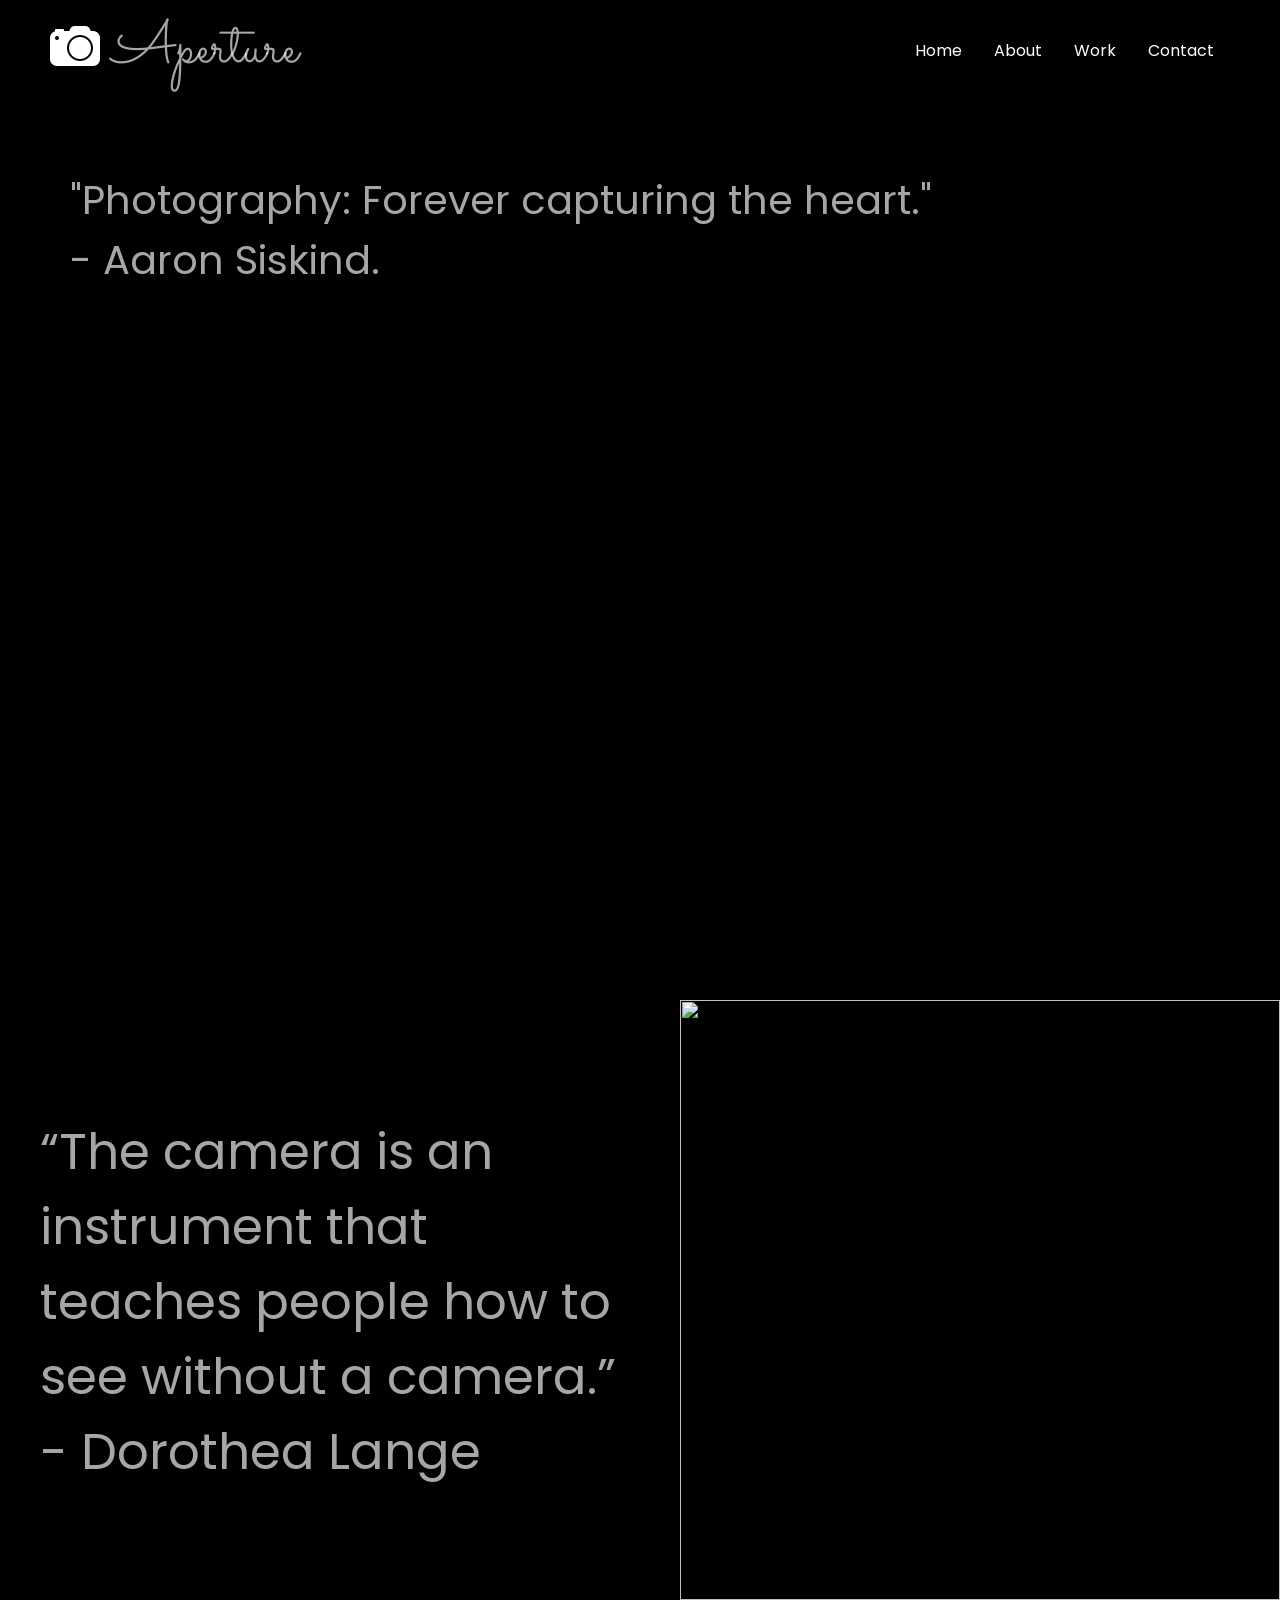
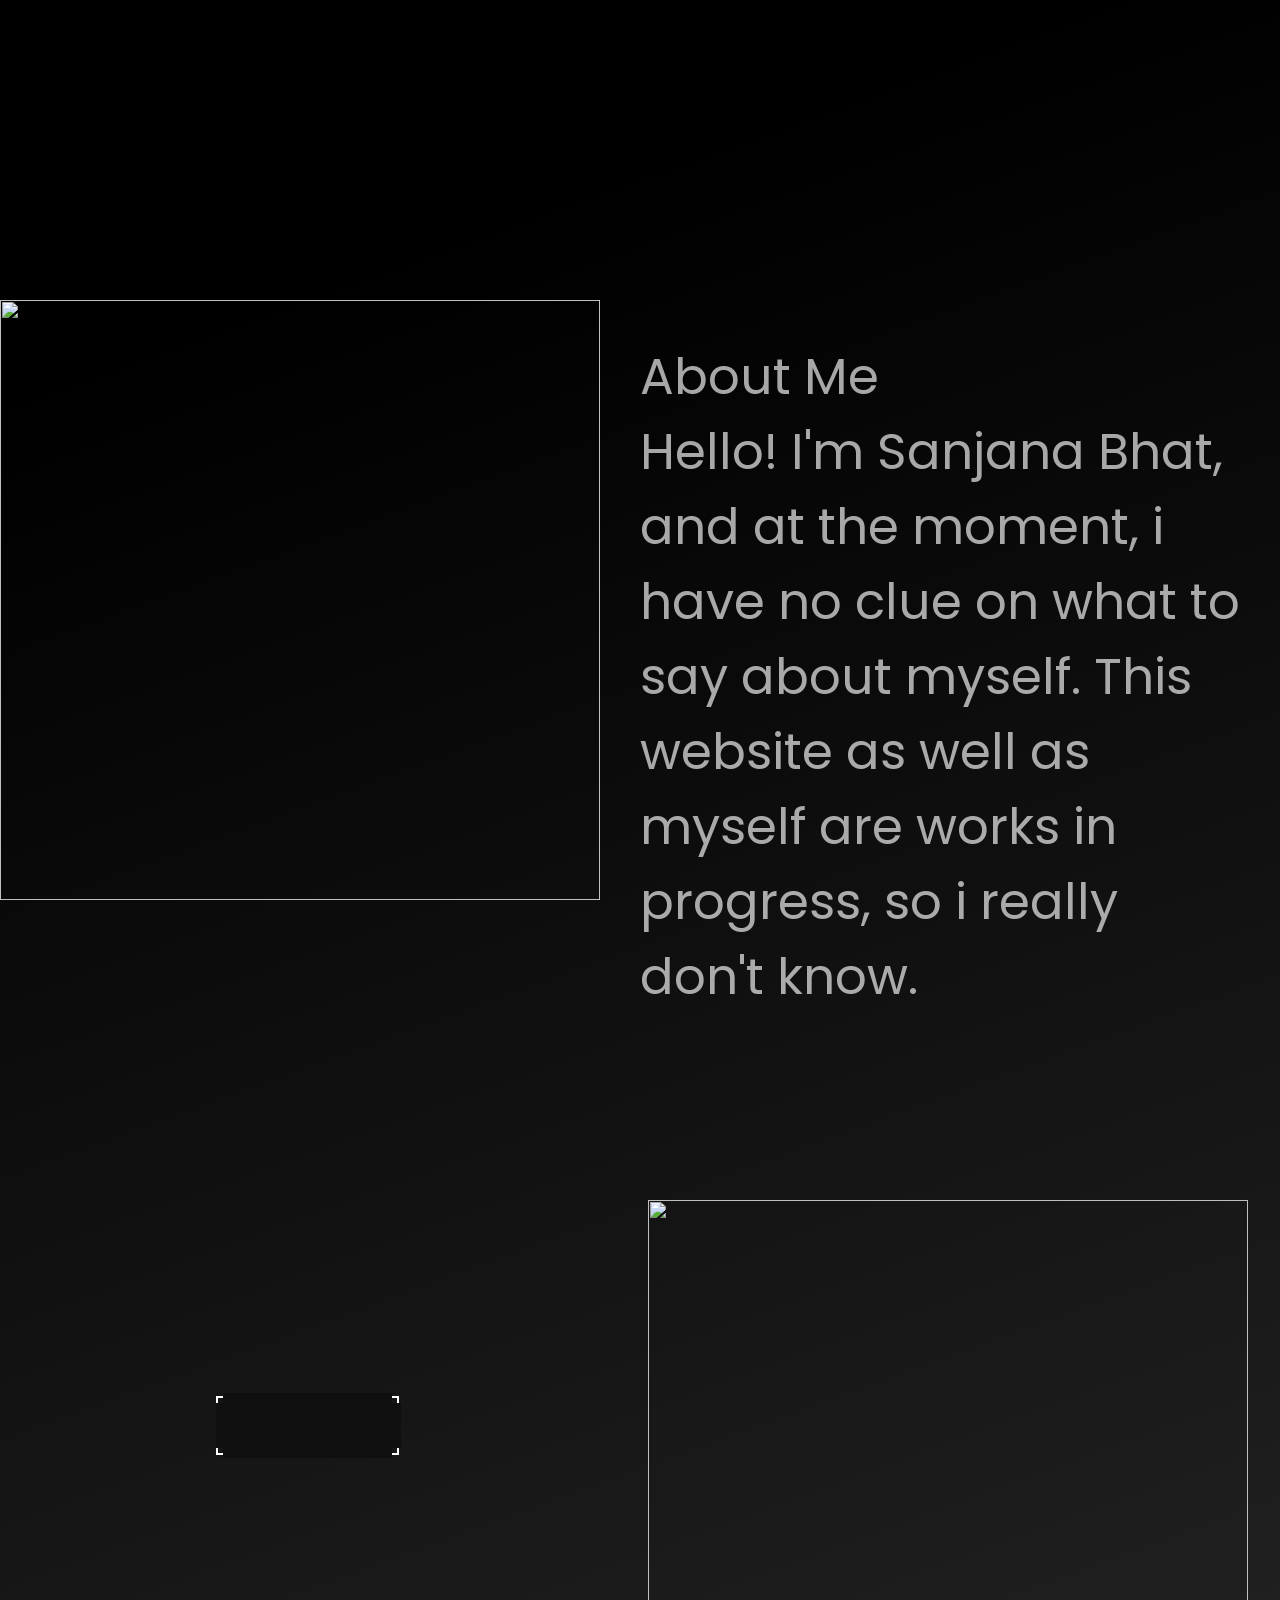
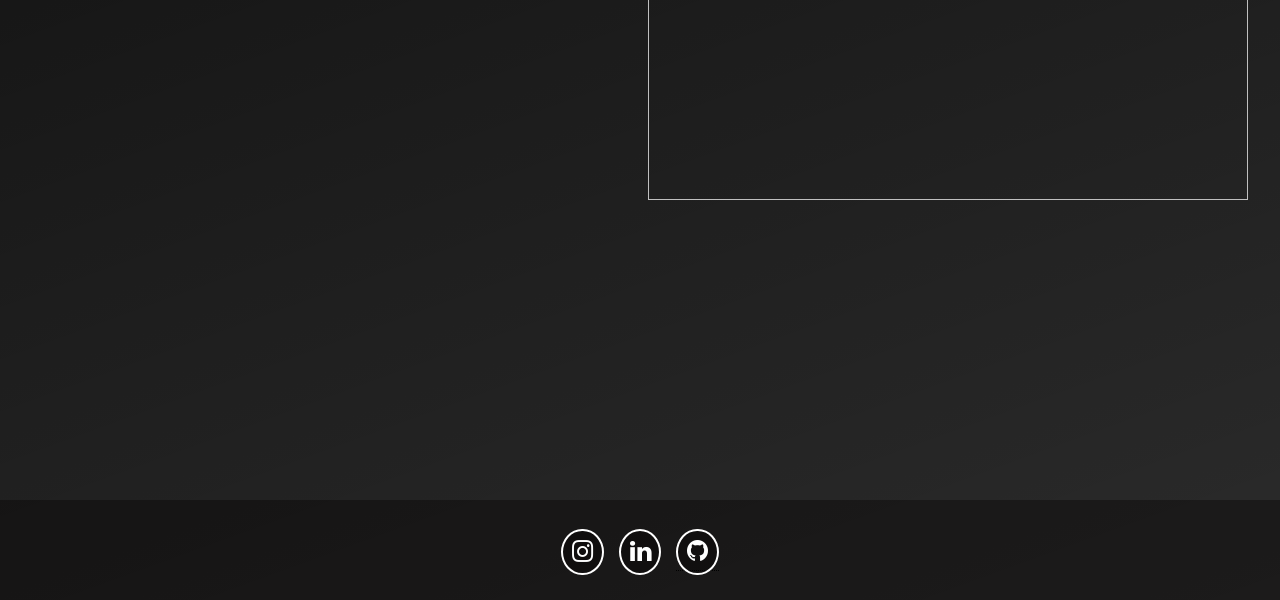
==== commit a82c2b38: "added smooth scrolling" ====
--- a/index.html
+++ b/index.html
@@ -6,7 +6,7 @@
   <title> My Portfolio </title>
   
   <link href="https://unpkg.com/aos@2.3.1/dist/aos.css" rel="stylesheet">
-  <script defer src="script.js"></script>
+  <!-- <script defer src="script.js"></script> -->
   <link rel="stylesheet" href="https://cdnjs.cloudflare.com/ajax/libs/font-awesome/4.7.0/css/font-awesome.min.css">
   <link rel="stylesheet" href="./style.css">
 </head>
@@ -28,9 +28,9 @@
        <div class = "navbar-links">
             <ul data-aos="fade-left">
                 <li><a href="#">Home</a></li>
-                <li><a href="#">About</a></li>
-                <li><a href="#">Work</a></li>
-                <li><a href="#">Contact</a></li>
+                <li><a href="#about">About</a></li>
+                <li><a href="./gallery.html" target="_blank">Work</a></li>
+                <li><a href="#contact">Contact</a></li>
             </ul>
         </div>
     </header>
@@ -49,7 +49,7 @@
            </div>
         
     </section>
-    <section class = "bottom">
+    <section class = "bottom" id="about">
         <div class="illustration" data-aos="fade-left">
             <img src="https://cdn.statically.io/gh/sanju2728/assets/main/illustrations/ills1.svg" class= "blah" alt="">
            </div>
@@ -60,7 +60,7 @@
                 are works in progress, so i really don't know.
             </p>
     </section>
-    <section class = "bottom">
+    <section class = "bottom" >
         
         
             <!-- HTML !-->
@@ -76,7 +76,7 @@
            </div>
         
     </section>
-     <footer>
+     <footer id="contact">
         <!-- <div class="icon-group">
         <a href="https://www.instagram.com/sanjana_bhat02/"><img src="https://cdn.statically.io/gh/sanju2728/assets/main/icons/insta.svg" alt="" class="icons"></a>
         <a href="https://github.com/sanju2728"><img src="https://cdn.statically.io/gh/sanju2728/assets/main/icons/github.svg" alt="" class="icons"></a>
@@ -122,5 +122,6 @@
   <script>
     AOS.init();
   </script>
+  <script src="script.js"></script>
 </body>
 </html>
--- a/style.css
+++ b/style.css
@@ -29,6 +29,7 @@
 
 html{
   overflow-x: hidden;
+  scroll-behavior: smooth;
 }  
 
 .top {
@@ -78,6 +79,11 @@
 .navbar {
   height: 100px;
   background-color: #000000;
+  position: fixed;
+  top: 0;
+  left: 0;
+  right: 0;
+  z-index: 9999;
 }
 
 
@@ -132,6 +138,7 @@
     font-size: 40px;
     color: #ffffffa6;
     animation: 1s alternate fadein;
+    margin-top: 100px;
 }
 
 .bottom {
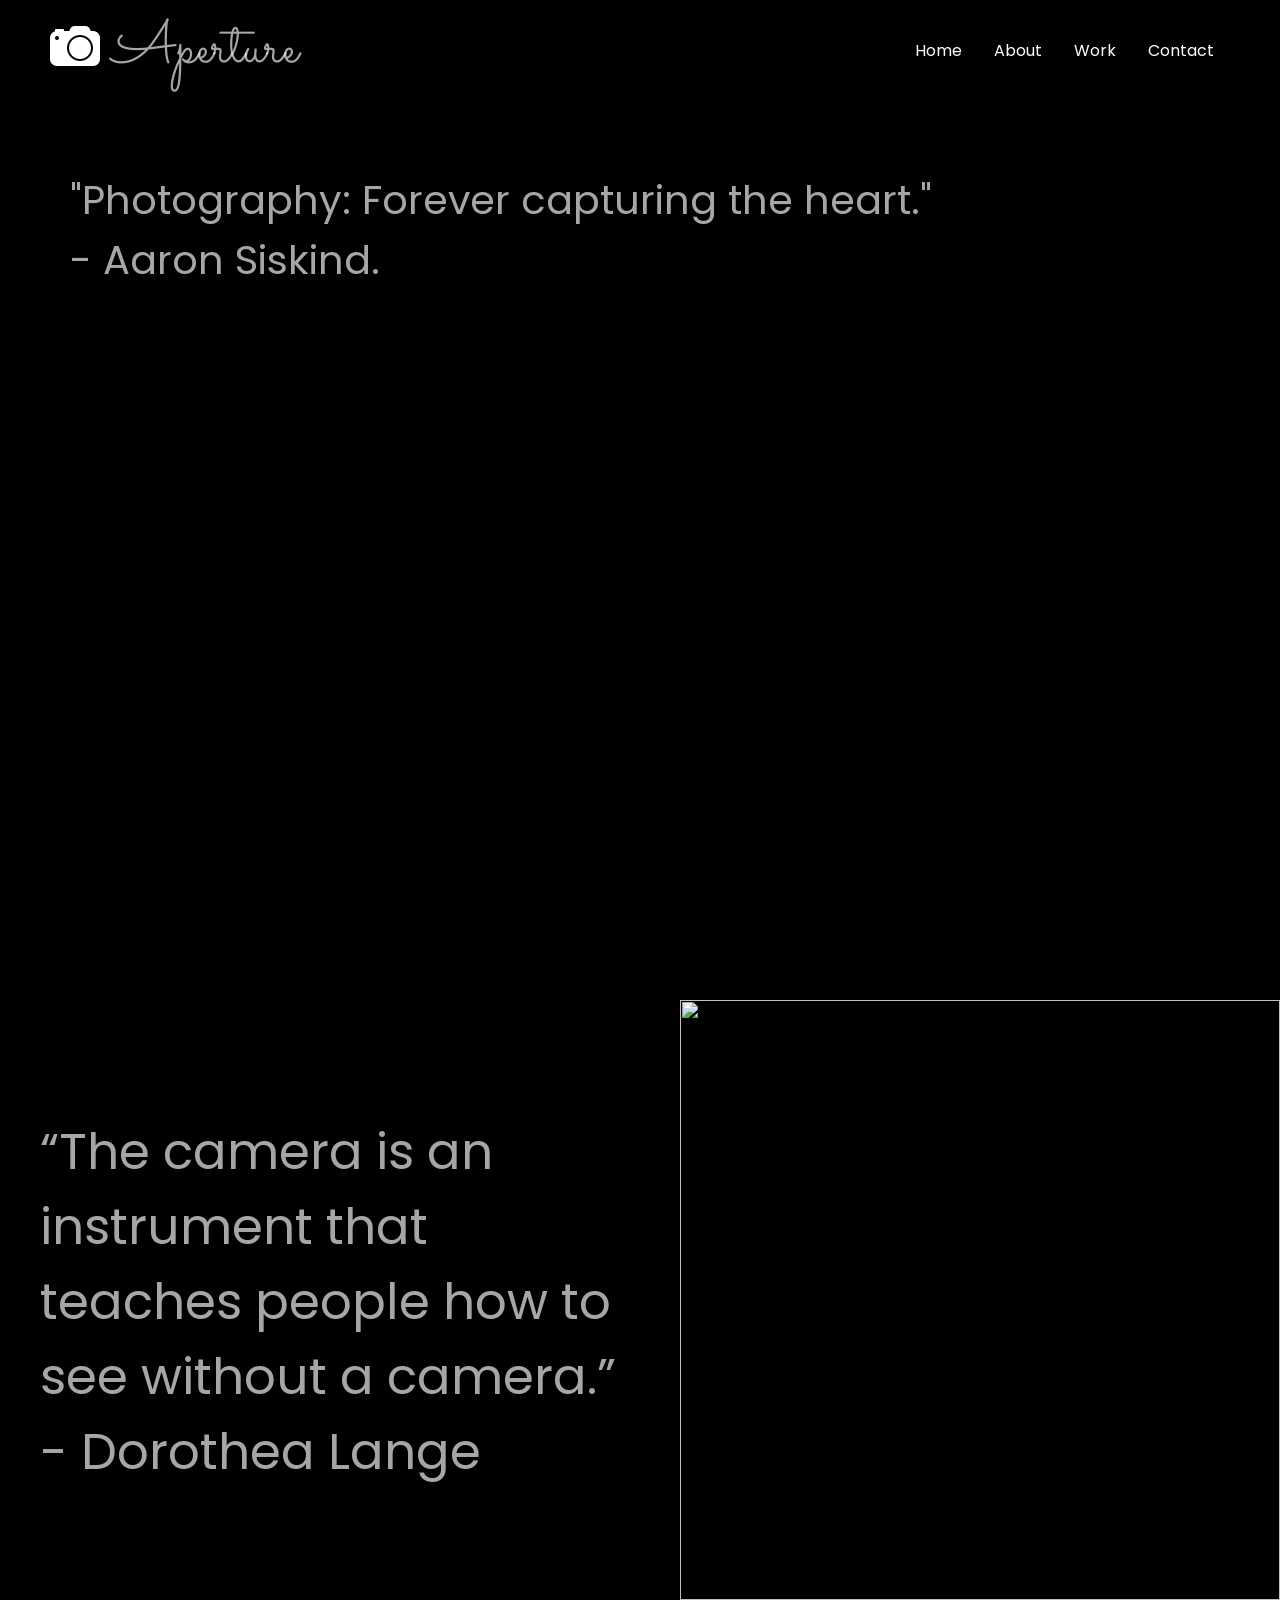
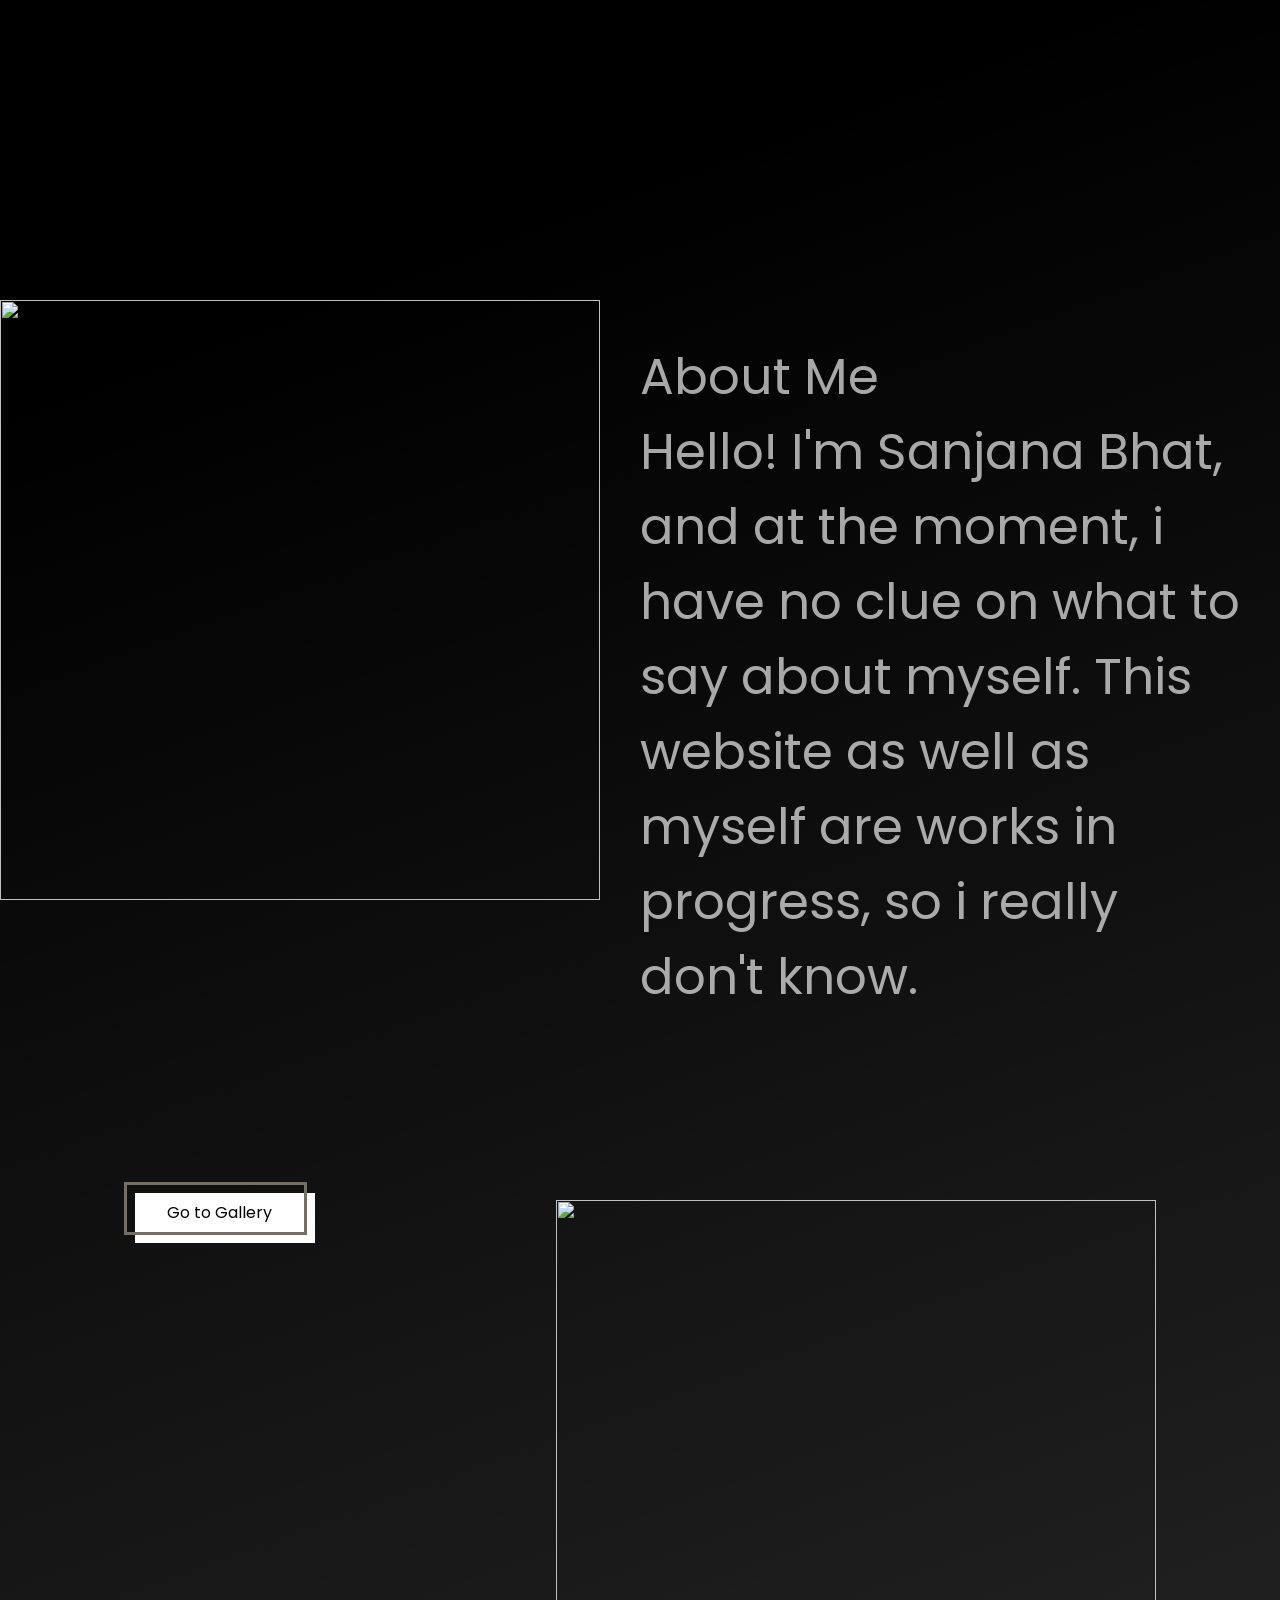
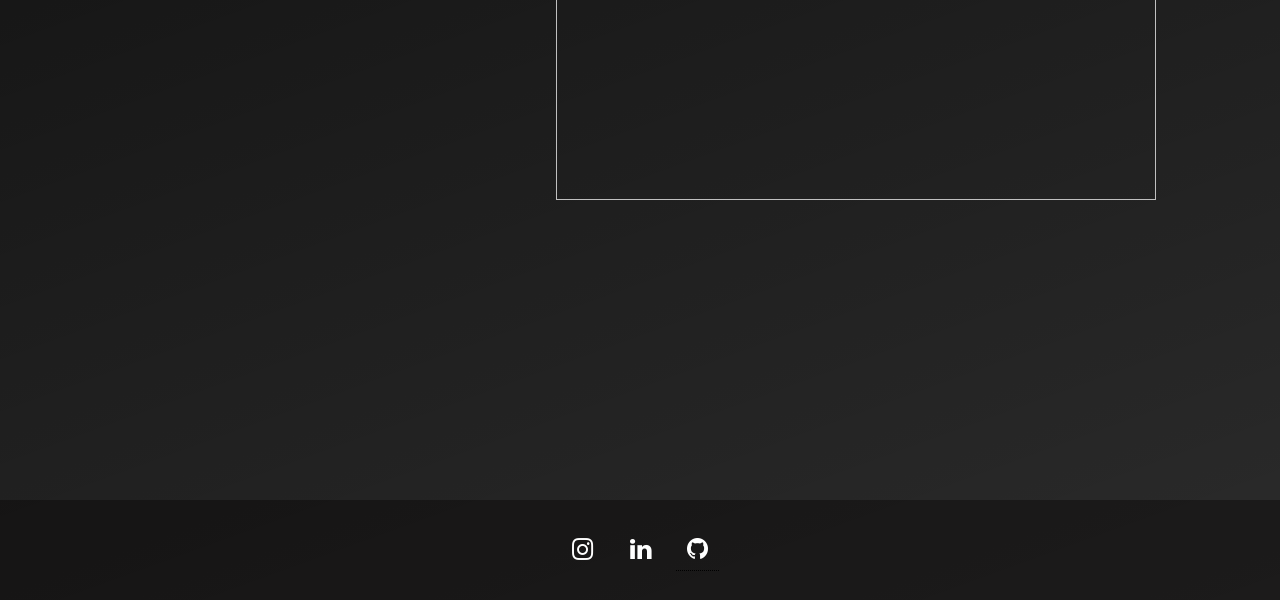
==== commit 2e3582ce: "small fixes" ====
--- a/index.html
+++ b/index.html
@@ -64,9 +64,9 @@
         
         
             <!-- HTML !-->
-            <div class="btn-1" data-aos="fade-left">
+            <div data-aos="fade-left">
                 
-                <a href="gallery.html"><span>Go to Gallery</span></a>
+                <a class="bn47" href="gallery.html">Go to Gallery</a>
               </div>
             
             
@@ -86,7 +86,7 @@
         <span class="fa-stack fa-lg">
         <a href="https://www.instagram.com/sanjana_bhat02/" class="link">
             
-            <i class="fa fa-stack-2x"></i>
+            
             <i class="fa fa-instagram fa-stack-1x"></i>
         
         </a>
@@ -95,7 +95,7 @@
     <span class="fa-stack fa-lg">
         <a href="https://www.linkedin.com/in/sanjana-bhat-881950178/" class="link">
             
-            <i class="fa fa-stack-2x"></i>
+            
             <i class="fa fa-linkedin fa-stack-1x"></i>
         
         </a>
@@ -103,7 +103,7 @@
     <span class="fa-stack fa-lg tooltip">
         <a href="https://github.com/sanju2728" class="link">
             
-            <i class="fa fa-stack-2x"></i>
+            
             <i class="fa fa-github fa-stack-1x"></i>
             <span class="tooltiptext">View Source</span>
         </a>
--- a/style.css
+++ b/style.css
@@ -84,6 +84,7 @@
   left: 0;
   right: 0;
   z-index: 9999;
+  
 }
 
 
@@ -111,7 +112,7 @@
 .toggle {
   position: absolute;
   top: .75rem;
-  right: 1rem;
+  right: 1rem; 
   display: none;
   flex-direction: column;
   justify-content: space-between;
@@ -164,71 +165,39 @@
 
 
 /* button */
-.btn-1 {
-  width: 550px;
-  height: 450px;
-  display: flex;
-  justify-content: center;
-  align-items: center;
-  flex-direction: column;
-  
-  /* margin-left: 120px; */
-}
-
-.btn-1 a {
+.bn47 {
+  position: relative;
+  padding: 1rem 2rem 0.5rem 2.5rem;
+  color: #000000;
+  border: 3px solid #776e62;
+  -webkit-transition: padding 0.3s ease-in-out;
+  transition: padding 0.3s ease-in-out;
   text-decoration: none;
-  border: 2px solid #ffffff;
-  padding: 15px;
-  color: #756666;
-  text-transform: uppercase;
-  letter-spacing: 2px;
-  position: relative;
-  display: inline-block;
-  
-}
-
-/* span {
-  position: relative;
-  z-index: 3;
-  color: #ffffff;
-} */
-
-.btn-1 a::before {
-  content: "";
-  
-  position: absolute;
-  top: 5px;
-  left: -2px;
-  width: calc(100% + 6px);
-  /*100% plus double the times left values*/
-  height: calc(100% - 10px);
-  background-color: #0f0f0f;
-  transition: all 0.5s ease-in-out;
-  transform: scaleY(1);
-}
-
-.btn-1 a:hover::before {
-  transform: scaleY(0);
-}
-
-.btn-1 a::after {
+}
+
+.bn47:before {
   content: "";
   position: absolute;
-  left: 5px;
-  top: -5px;
-  width: calc(100% - 10px);
-  /*100% plus double the times left values*/
-  height: calc(100% + 10px);
-  background-color: #0f0f0f;
-  transition: all 0.5s ease-in-out;
-  transform: scaleX(1);
-}
-/* Created by http://grohit.com/  */
-
-.btn-1 a:hover::after {
-  transform: scaleX(0);
-}
-
+  top: 0.5rem;
+  left: 0.5rem;
+  z-index: -1;
+  height: 100%;
+  width: 100%;
+  background-color: #ffffff;
+  border-right: 3px solid #ffffff;
+  border-bottom: 3px solid #ffffff;
+  -webkit-transition: all 0.3s ease-in-out;
+  transition: all 0.3s ease-in-out;
+}
+
+.bn47:hover {
+  padding: 0.75rem 2.25rem;
+}
+
+.bn47:hover:before {
+  top: 0;
+  left: 0;
+}
 
 .icon-group {
   background-color: rgba(5, 1, 1, 0.374);
@@ -256,23 +225,23 @@
   position: absolute;
   top: 0;
   left: 0;
-  background-color: rgba(5, 1, 1, 0.374); /* set the background color of the Twitter icon to blue */
+   /* set the background color of the Twitter icon to blue */
   border-radius: 50%; /* set the border-radius to 50% to make the background circular */
-  border: 2.5px solid white;
-  transition: background 0.5s ease; 
+  
+  transition: color 0.5s ease; 
   
 }
 
 .fa-stack-1x:hover {
-  background: linear-gradient(45deg, rgba(157,51,97,1) 0%, rgba(208,72,65,1) 66%, rgba(215,139,32,0.8324579831932774) 100%);
+  color: rgba(157,51,97,1);
 }
 
 .icon-group .fa-stack:nth-child(2) .fa-stack-1x:hover {
-  background: #0A66C2;
+  color: #0A66C2;
 }
 
 .icon-group .fa-stack:nth-child(3) .fa-stack-1x:hover {
-  background: #49196d;
+  color: #66378b;
 }
 
 
@@ -333,10 +302,12 @@
    }
    .navbar-links li {
     text-align: center;
+    
    }
 
    .navbar-links.active {
     display: flex;
+   
    }
 
    .logoimg {
